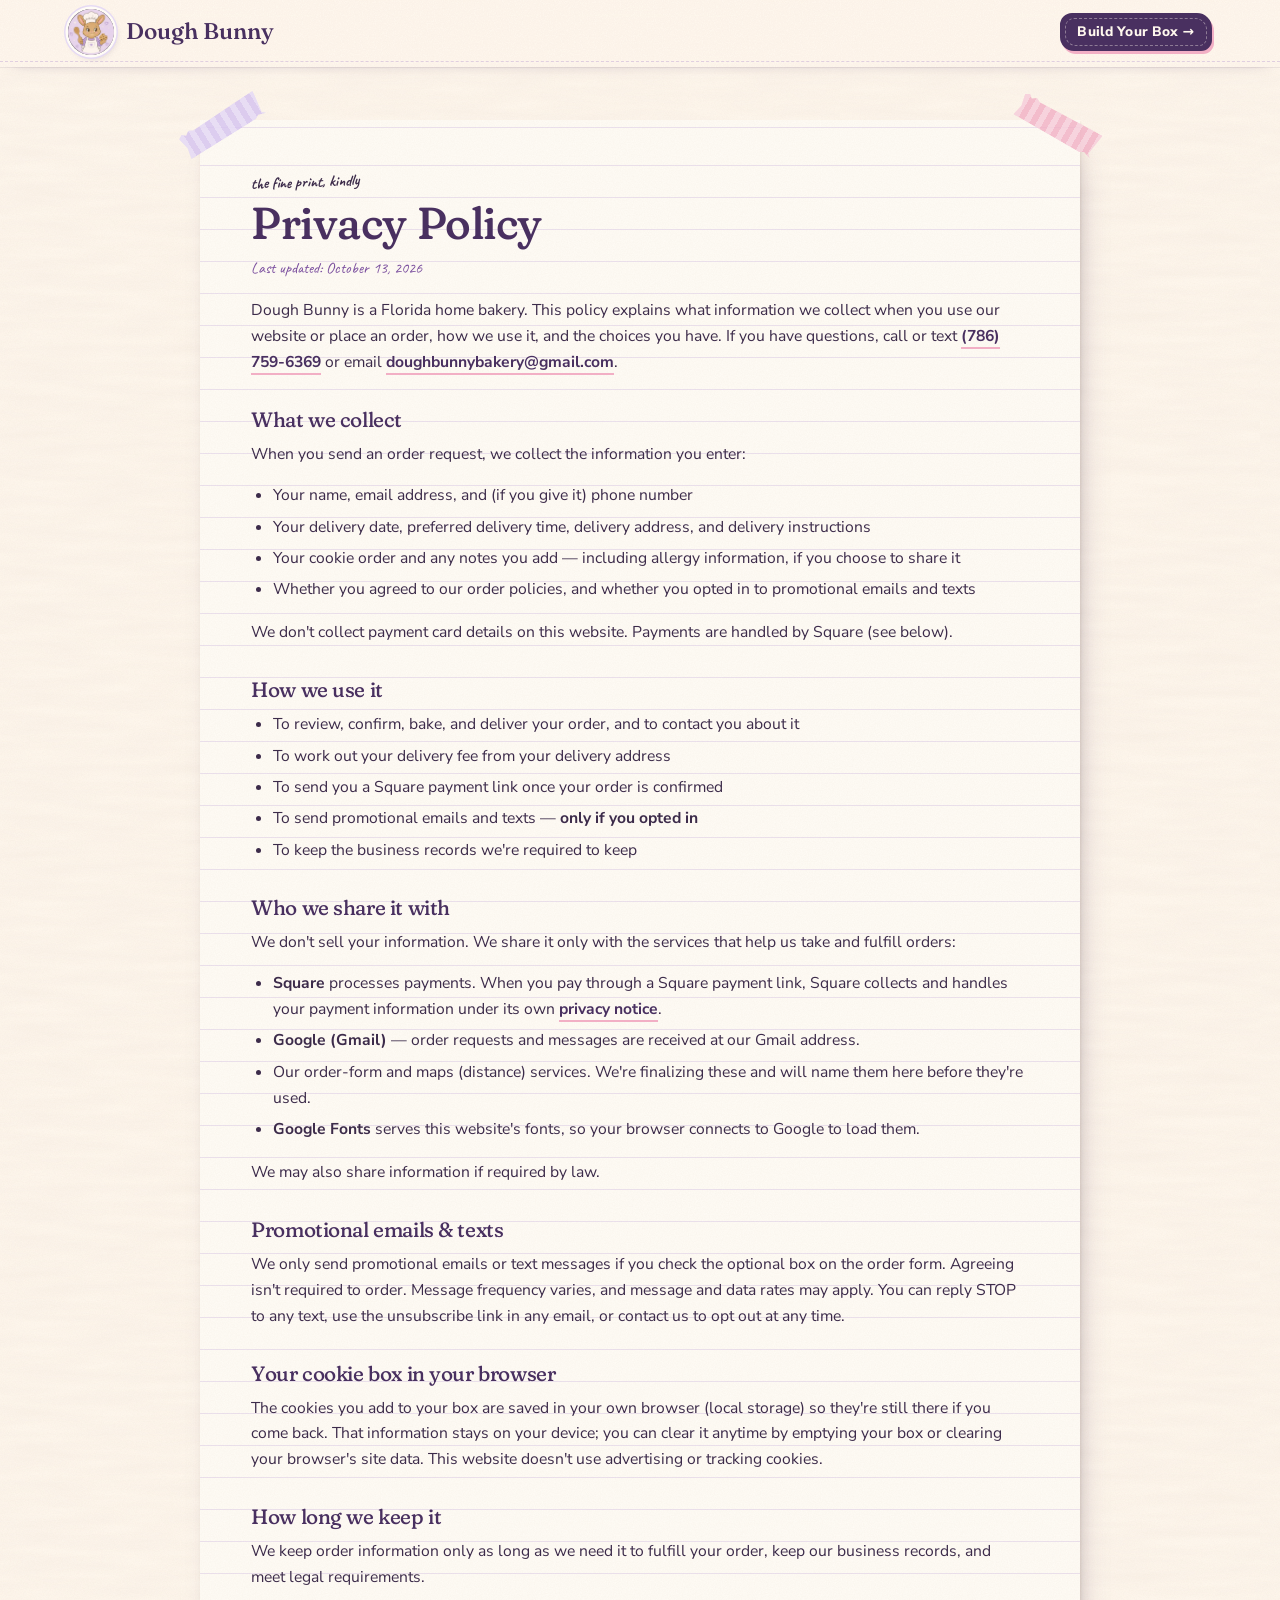
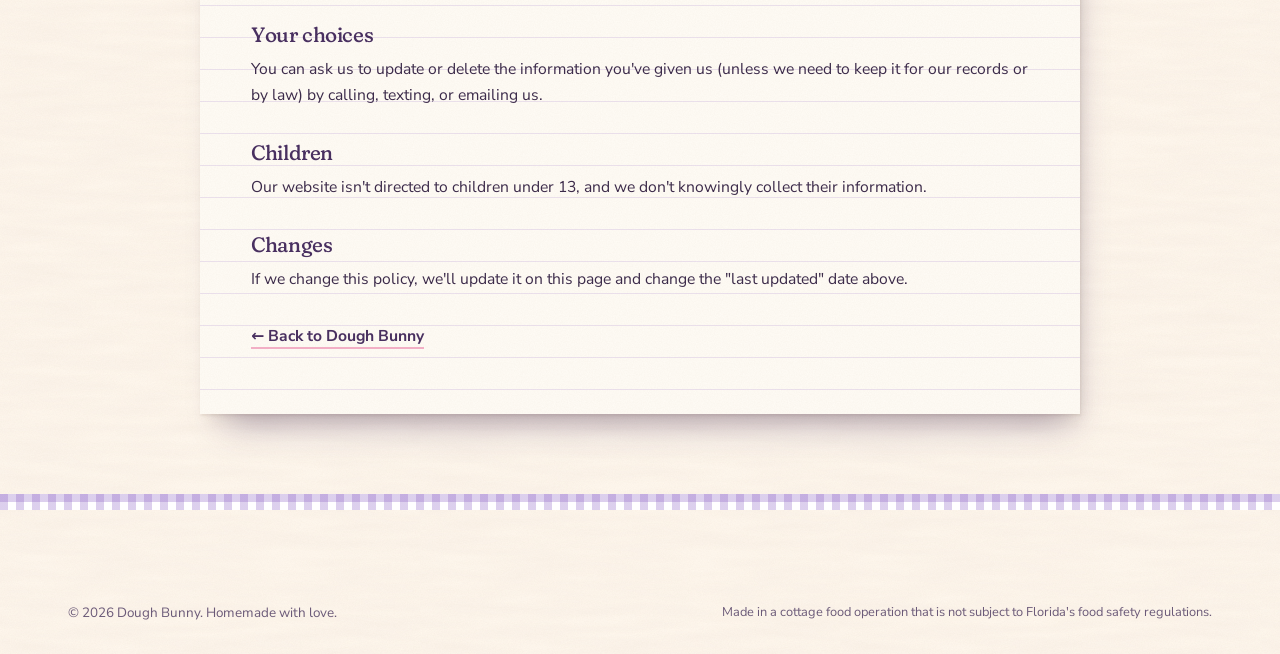
==== privacy.html @ c3fa4bb3 "Apply owner answers: cookbook flavor names, signature bunny cookie, privacy policy - Menu uses the s" ====
<!DOCTYPE html>
<html lang="en">
<head>
<meta charset="UTF-8">
<meta name="viewport" content="width=device-width, initial-scale=1.0">
<title>Privacy Policy — Dough Bunny</title>
<meta name="description" content="How Dough Bunny collects, uses, and protects the information you share when you order cookies.">
<meta name="theme-color" content="#FFF8EE">
<link rel="icon" href="assets/images/favicon-64.png" type="image/png">
<link rel="preconnect" href="https://fonts.googleapis.com">
<link rel="preconnect" href="https://fonts.gstatic.com" crossorigin>
<link href="https://fonts.googleapis.com/css2?family=Caveat:wght@500;600;700&family=Fraunces:ital,opsz,wght,SOFT@0,9..144,300..700,100;1,9..144,300..700,100&family=Nunito+Sans:ital,opsz,wght@0,6..12,400..800;1,6..12,400&display=swap" rel="stylesheet">
<link rel="stylesheet" href="css/style.css">
</head>
<body class="legal-page">

<a class="skip-link" href="#main">Skip to content</a>

<header class="site-header scrolled">
  <div class="container header-inner">
    <a href="index.html" class="brand" aria-label="Dough Bunny home">
      <img src="assets/images/logo.jpg" alt="" class="brand-logo" width="779" height="778">
      <span class="brand-name">Dough Bunny</span>
    </a>
    <a href="index.html#build" class="btn btn-small btn-primary">Build Your Box →</a>
  </div>
</header>

<main id="main" class="legal-main paper">
  <div class="container">
    <article class="policy-card legal-card">
      <span class="tape tape--tl" aria-hidden="true"></span>
      <span class="tape tape--tr tape--pink" aria-hidden="true"></span>
      <p class="hand-label">the fine print, kindly</p>
      <h1>Privacy Policy</h1>
      <p class="legal-updated">Last updated: October 13, 2026</p>

      <p>Dough Bunny is a Florida home bakery. This policy explains what information we collect when you use our website or place an order, how we use it, and the choices you have. If you have questions, call or text <a href="tel:+17867596369">(786) 759-6369</a> or email <a href="mailto:doughbunnybakery@gmail.com">doughbunnybakery@gmail.com</a>.</p>

      <h2>What we collect</h2>
      <p>When you send an order request, we collect the information you enter:</p>
      <ul>
        <li>Your name, email address, and (if you give it) phone number</li>
        <li>Your delivery date, preferred delivery time, delivery address, and delivery instructions</li>
        <li>Your cookie order and any notes you add — including allergy information, if you choose to share it</li>
        <li>Whether you agreed to our order policies, and whether you opted in to promotional emails and texts</li>
      </ul>
      <p>We don't collect payment card details on this website. Payments are handled by Square (see below).</p>

      <h2>How we use it</h2>
      <ul>
        <li>To review, confirm, bake, and deliver your order, and to contact you about it</li>
        <li>To work out your delivery fee from your delivery address</li>
        <li>To send you a Square payment link once your order is confirmed</li>
        <li>To send promotional emails and texts — <strong>only if you opted in</strong></li>
        <li>To keep the business records we're required to keep</li>
      </ul>

      <h2>Who we share it with</h2>
      <p>We don't sell your information. We share it only with the services that help us take and fulfill orders:</p>
      <ul>
        <li><strong>Square</strong> processes payments. When you pay through a Square payment link, Square collects and handles your payment information under its own <a href="https://squareup.com/us/en/legal/general/privacy" rel="noopener">privacy notice</a>.</li>
        <li><strong>Google (Gmail)</strong> — order requests and messages are received at our Gmail address.</li>
        <li>Our order-form and maps (distance) services. We're finalizing these and will name them here before they're used.</li>
        <li><strong>Google Fonts</strong> serves this website's fonts, so your browser connects to Google to load them.</li>
      </ul>
      <p>We may also share information if required by law.</p>

      <h2>Promotional emails &amp; texts</h2>
      <p>We only send promotional emails or text messages if you check the optional box on the order form. Agreeing isn't required to order. Message frequency varies, and message and data rates may apply. You can reply STOP to any text, use the unsubscribe link in any email, or contact us to opt out at any time.</p>

      <h2>Your cookie box in your browser</h2>
      <p>The cookies you add to your box are saved in your own browser (local storage) so they're still there if you come back. That information stays on your device; you can clear it anytime by emptying your box or clearing your browser's site data. This website doesn't use advertising or tracking cookies.</p>

      <h2>How long we keep it</h2>
      <p>We keep order information only as long as we need it to fulfill your order, keep our business records, and meet legal requirements.</p>

      <h2>Your choices</h2>
      <p>You can ask us to update or delete the information you've given us (unless we need to keep it for our records or by law) by calling, texting, or emailing us.</p>

      <h2>Children</h2>
      <p>Our website isn't directed to children under 13, and we don't knowingly collect their information.</p>

      <h2>Changes</h2>
      <p>If we change this policy, we'll update it on this page and change the "last updated" date above.</p>

      <p class="legal-back"><a href="index.html">← Back to Dough Bunny</a></p>
    </article>
  </div>
</main>

<footer class="site-footer paper">
  <div class="container footer-bottom">
    <p>&copy; 2026 Dough Bunny. Homemade with love.</p>
    <p class="legal">Made in a cottage food operation that is not subject to Florida's food safety regulations.</p>
  </div>
</footer>

</body>
</html>
---- css/style.css ----
/* ==========================================================================
   Dough Bunny — "homemade bakery scrapbook"
   Cozy recipe-card / scrapbook look built around the existing logo and
   bunny illustrations. Paper objects are tilted with the `rotate`
   property (per-element via --tilt), reveals use `translate`, so the two
   never fight over `transform`.
   ========================================================================== */

:root {
  /* palette */
  --cream: #FFF8EE;
  --paper: #FFFCF6;
  --kraft: #F6E7CD;
  --plum: #493060;
  --plum-deep: #3A254D;
  --lav: #8C62C4;          /* large text / accents only (4.3:1 on cream) */
  --lav-ink: #7A4E9E;      /* small lavender text (5.8:1 on cream) */
  --lav-soft: #E6DAF4;
  --lav-tint: #F4EEFA;
  --pink: #F2AFC5;
  --pink-deep: #D9829F;   /* icons, borders, decoration */
  --pink-ink: #B04E72;    /* pink text (4.1–4.9:1 on the site's papers) */
  --pink-soft: #FCE7EC;
  --butter: #F6D98B;
  --butter-soft: #FCEFC8;
  --cookie: #A86F4C;
  --cookie-ink: #8B5A3C;   /* small brown text */
  --ink: #3C2B4A;
  --muted: #6B5A78;
  --line: rgba(73, 48, 96, .14);

  /* textures */
  --grain: url("data:image/svg+xml,%3Csvg xmlns='http://www.w3.org/2000/svg' width='220' height='220'%3E%3Cfilter id='n'%3E%3CfeTurbulence type='fractalNoise' baseFrequency='.85' numOctaves='3' stitchTiles='stitch'/%3E%3CfeColorMatrix values='0 0 0 0 .45 0 0 0 0 .32 0 0 0 0 .22 0 0 0 .07 0'/%3E%3C/filter%3E%3Crect width='100%25' height='100%25' filter='url(%23n)'/%3E%3C/svg%3E");
  --fibers: url("data:image/svg+xml,%3Csvg xmlns='http://www.w3.org/2000/svg' width='420' height='420'%3E%3Cfilter id='f'%3E%3CfeTurbulence type='fractalNoise' baseFrequency='.012 .09' numOctaves='2' seed='3'/%3E%3CfeColorMatrix values='0 0 0 0 .55 0 0 0 0 .42 0 0 0 0 .3 0 0 0 .09 -.02'/%3E%3C/filter%3E%3Crect width='100%25' height='100%25' filter='url(%23f)'/%3E%3C/svg%3E");
  --speckles: radial-gradient(circle at 20% 30%, rgba(168,111,76,.10) 0 1px, transparent 1.5px),
              radial-gradient(circle at 70% 80%, rgba(168,111,76,.08) 0 1px, transparent 1.5px);
  --gingham:
    linear-gradient(90deg, rgba(140, 98, 196, .085) 50%, transparent 0),
    linear-gradient(rgba(140, 98, 196, .085) 50%, transparent 0);
  --gingham-strong:
    linear-gradient(90deg, rgba(140, 98, 196, .3) 50%, transparent 0),
    linear-gradient(rgba(140, 98, 196, .3) 50%, transparent 0);
  --lined: repeating-linear-gradient(180deg, transparent 0 31px, rgba(140, 98, 196, .17) 31px 32px);
  --strike: url("data:image/svg+xml,%3Csvg xmlns='http://www.w3.org/2000/svg' viewBox='0 0 200 12' preserveAspectRatio='none'%3E%3Cpath d='M2 7 C 40 3, 80 9, 120 5 S 180 4, 198 6' fill='none' stroke='%23C9607F' stroke-width='2.6' stroke-linecap='round'/%3E%3C/svg%3E");

  /* shadows: paper resting on a table, slightly off-axis */
  --shadow-paper: 1px 1px 1px rgba(80, 50, 30, .07), 2px 3px 5px rgba(80, 50, 30, .06), 4px 14px 22px -14px rgba(73, 48, 96, .35);
  --shadow-lift: 1px 2px 2px rgba(80, 50, 30, .07), 4px 10px 14px -4px rgba(80, 50, 30, .1), 8px 26px 34px -18px rgba(73, 48, 96, .4);

  --font-display: 'Fraunces', 'Iowan Old Style', Georgia, serif;
  --font-body: 'Nunito Sans', system-ui, -apple-system, 'Segoe UI', sans-serif;
  --font-hand: 'Caveat', 'Bradley Hand', 'Segoe Print', cursive;
  --ease: cubic-bezier(.2, .7, .2, 1);
  --torn: polygon(0% 100%, 0.0% 38%, 1.5% 56%, 2.8% 49%, 4.8% 23%, 7.0% 22%, 9.1% 24%, 10.4% 43%, 13.3% 27%, 14.9% 55%, 18.0% 52%, 20.0% 74%, 21.3% 67%, 23.1% 28%, 24.5% 37%, 27.4% 30%, 29.7% 55%, 31.7% 50%, 33.0% 23%, 34.6% 57%, 36.7% 37%, 39.0% 45%, 40.8% 64%, 43.4% 33%, 45.8% 49%, 48.7% 60%, 50.5% 74%, 52.0% 43%, 54.7% 28%, 56.8% 22%, 59.4% 62%, 61.7% 68%, 63.6% 58%, 65.9% 52%, 68.1% 66%, 71.1% 46%, 73.7% 23%, 76.3% 56%, 79.5% 65%, 81.2% 41%, 83.8% 21%, 85.9% 29%, 87.3% 23%, 90.1% 27%, 91.8% 42%, 94.7% 24%, 96.8% 50%, 99.8% 65%, 100% 45%, 100% 100%);
}

*, *::before, *::after { box-sizing: border-box; }
html { scroll-behavior: smooth; scroll-padding-top: 86px; }

body {
  margin: 0;
  font-family: var(--font-body);
  font-size: 1.0625rem;
  line-height: 1.65;
  color: var(--ink);
  background-color: var(--cream);
  background-image: var(--grain), var(--fibers);
  -webkit-font-smoothing: antialiased;
  overflow-x: hidden;
  overflow-x: clip;
}
body.nav-open { overflow: hidden; }

img, svg { max-width: 100%; display: block; }
img { height: auto; }
a { color: inherit; text-decoration: none; }
p { margin: 0 0 1em; }
ul, ol { margin: 0; padding: 0; list-style: none; }
button { font: inherit; }
::selection { background: var(--pink); color: var(--plum-deep); }
:focus-visible { outline: 3px solid var(--lav); outline-offset: 3px; border-radius: 6px; }

.sr-only { position: absolute; width: 1px; height: 1px; overflow: hidden; clip: rect(0 0 0 0); white-space: nowrap; }
.skip-link {
  position: absolute; left: 16px; top: -60px; z-index: 300;
  background: var(--plum); color: var(--cream); padding: 10px 18px; border-radius: 10px;
  transition: top .2s;
}
.skip-link:focus { top: 12px; }

.container { width: 100%; max-width: 1200px; margin: 0 auto; padding: 0 28px; }

/* ---------- Type ---------- */
h1, h2, h3, h4 {
  font-family: var(--font-display);
  font-optical-sizing: auto;
  font-variation-settings: 'SOFT' 100;
  color: var(--plum);
  margin: 0 0 .5em;
  line-height: 1.08;
  font-weight: 500;
  letter-spacing: -.01em;
}
h2 { font-size: clamp(2rem, 4vw, 3.2rem); font-weight: 450; letter-spacing: -.02em; }
h3 { font-size: 1.35rem; }

.script-accent {
  font-family: var(--font-hand);
  font-weight: 700;
  font-size: 1.22em;
  line-height: .9;
  color: var(--lav);
  letter-spacing: 0;
  display: inline-block;
  rotate: -2deg;
}

.hand-label {
  display: inline-flex; align-items: center; gap: .4em;
  font-family: var(--font-hand); font-size: 1.6rem; font-weight: 700; line-height: 1.1;
  color: var(--lav-ink);
  margin: 0 0 .5em;
  rotate: -2deg;
}
.hand-label .doodle { width: 18px; height: 18px; color: var(--butter); filter: drop-shadow(0 0 0 var(--cookie)); }

.card-hand { font-family: var(--font-hand); font-size: 1.4rem; font-weight: 700; line-height: 1.1; color: var(--pink-ink); margin: 0 0 .35em; }

.section-head { max-width: 680px; margin: 0 auto clamp(40px, 5vw, 60px); text-align: center; }
.section-lede { color: var(--muted); font-size: 1.1rem; max-width: 580px; margin: 0 auto; }
.section-lede em { font-style: normal; font-weight: 700; color: var(--plum); }
.lead { font-family: var(--font-display); font-size: 1.3rem; line-height: 1.45; color: var(--plum); }

/* ---------- Buttons (sticker-like, slightly imperfect) ---------- */
.btn {
  --bg: var(--plum); --fg: var(--cream); --edge: var(--plum); --pop: var(--pink);
  position: relative;
  display: inline-flex; align-items: center; justify-content: center; gap: .5em;
  padding: .95em 1.7em;
  border-radius: 12px 15px 11px 14px;
  font: 800 .95rem/1 var(--font-body); letter-spacing: .01em;
  background: var(--bg); color: var(--fg);
  border: 2px solid var(--edge);
  box-shadow: 3px 4px 0 var(--pop);
  cursor: pointer;
  white-space: nowrap;
  transition: translate .25s var(--ease), box-shadow .25s var(--ease), background .2s, color .2s, rotate .3s var(--ease);
}
.btn::before {
  content: ''; position: absolute; inset: 3px; border-radius: 9px 12px 8px 11px;
  border: 1.5px dashed rgba(255, 248, 238, .38); pointer-events: none;
}
.btn svg { width: 15px; height: 15px; color: var(--pink); flex-shrink: 0; }
.btn:hover { translate: -1px -2px; box-shadow: 5px 6px 0 var(--pop); rotate: -1deg; }
.btn:active { translate: 2px 2px; box-shadow: 1px 1px 0 var(--pop); }
.btn-arrow { transition: translate .3s var(--ease); }
.btn:hover .btn-arrow { translate: 4px 0; }
.btn-cream { --bg: var(--paper); --fg: var(--plum); --edge: var(--plum); --pop: var(--lav-soft); }
.btn-cream::before { border-color: var(--lav-soft); }
.btn-cream svg { color: var(--pink-deep); }
.btn-small { padding: .72em 1.15em; font-size: .86rem; box-shadow: 2px 3px 0 var(--pop); }
.btn-block { width: 100%; }

/* "Add a little love" toggles into a pink sticker once in the box */
.add-love { --bg: var(--paper); --fg: var(--plum); --edge: var(--plum); --pop: var(--pink); }
.add-love::before { border-color: var(--lav-soft); }
.add-love svg { color: var(--pink-deep); }
@keyframes pop { 0% { scale: .4; } 60% { scale: 1.35; } 100% { scale: 1; } }

/* ---------- Paper-object kit ---------- */
.tape {
  --rot: -4deg;
  position: absolute; z-index: 3; width: 88px; height: 26px;
  background:
    repeating-linear-gradient(90deg, rgba(255,255,255,.34) 0 6px, transparent 6px 12px),
    rgba(214, 196, 240, .82);
  box-shadow: 0 1px 2px rgba(73, 48, 96, .14);
  clip-path: polygon(0 10%, 5% 0, 9% 12%, 14% 0, 19% 9%, 100% 0, 96% 88%, 100% 100%, 91% 90%, 86% 100%, 0 100%, 3% 55%);
  transform: translateX(-50%) rotate(var(--rot));
  pointer-events: none;
}
.tape--pink { background: repeating-linear-gradient(90deg, rgba(255,255,255,.34) 0 6px, transparent 6px 12px), rgba(242, 175, 197, .8); }
.tape--butter { background: repeating-linear-gradient(45deg, rgba(255,255,255,.3) 0 5px, transparent 5px 10px), rgba(246, 217, 139, .85); }
.tape--top { top: -13px; left: 50%; }
.tape--tl { top: -8px; left: -22px; --rot: -32deg; transform: rotate(var(--rot)); }
.tape--tr { top: -8px; right: -22px; left: auto; --rot: 30deg; transform: rotate(var(--rot)); }
.tape--br { bottom: -6px; right: -22px; left: auto; top: auto; --rot: -28deg; transform: rotate(var(--rot)); }
.recipe-tile:nth-child(3n) .tape--top, .love-note:nth-child(2) .tape { --rot: 5deg; }
.recipe-tile:nth-child(4n+1) .tape--top { --rot: -7deg; }

.label-chip {
  display: inline-block;
  font: 800 .7rem/1 var(--font-body); letter-spacing: .12em; text-transform: uppercase;
  color: var(--plum); background: var(--lav-soft);
  padding: 6px 10px 5px; border-radius: 4px;
  border: 1.5px dashed rgba(73, 48, 96, .35);
}
.label-chip--butter { background: var(--butter); }
.label-chip--pink { background: var(--pink-soft); }

.stamp { color: var(--pink-deep); opacity: .85; mix-blend-mode: multiply; }

/* tilt / reveal / tape-settle */
.reveal, .polaroid, .tag, .kraft-tag { rotate: var(--tilt, 0deg); }
.reveal {
  opacity: 0; translate: 0 26px;
  transition: opacity .9s var(--ease), translate .9s var(--ease), rotate .9s var(--ease), box-shadow .4s var(--ease);
}
.reveal:not(.in-view) { rotate: calc(var(--tilt, 0deg) + 2deg); }
.reveal.in-view { opacity: 1; translate: 0 0; }
.reveal .tape { opacity: 0; scale: 1.25; transition: opacity .4s ease .45s, scale .5s var(--ease) .45s; }
.reveal.in-view .tape { opacity: 1; scale: 1; }

.fade-up { animation: fadeUp 1s var(--ease) both; animation-delay: var(--d, 0s); }
@keyframes fadeUp { from { opacity: 0; translate: 0 22px; } to { opacity: 1; translate: 0 0; } }

/* ---------- Section surfaces ("pages" of the scrapbook) ---------- */
.torn-top { position: relative; }
main > section, .site-footer { overflow-x: clip; }
.torn-top::before {
  content: ''; position: absolute; left: 0; right: 0; top: -21px; height: 22px; z-index: 2;
  background: inherit; background-position: 0 0;
  clip-path: var(--torn);
  pointer-events: none;
}
.paper { background-color: var(--cream); background-image: var(--grain), var(--fibers); }
.gingham-soft {
  background-color: var(--lav-tint);
  background-image: var(--grain), var(--gingham);
  background-size: 220px 220px, 34px 34px, 34px 34px;
}
.pink-paper { background-color: var(--pink-soft); background-image: var(--grain), var(--fibers); }
.notebook {
  background-color: #FDF3DF;
  background-image: var(--grain), radial-gradient(rgba(168, 111, 76, .2) 1.1px, transparent 1.4px);
  background-size: 220px 220px, 26px 26px;
}

/* ==========================================================================
   HEADER
   ========================================================================== */
.site-header { position: fixed; inset: 0 0 auto; z-index: 100; transition: background .35s, box-shadow .35s; }
.site-header.scrolled {
  background: rgba(255, 248, 238, .92) var(--grain);
  backdrop-filter: blur(10px); -webkit-backdrop-filter: blur(10px);
  box-shadow: 0 1px 0 rgba(73, 48, 96, .08), 0 8px 16px -14px rgba(73, 48, 96, .4);
}
.site-header.scrolled::after {
  content: ''; position: absolute; left: 0; right: 0; bottom: 5px;
  border-bottom: 1.5px dashed rgba(140, 98, 196, .25);
}
.header-inner { display: flex; align-items: center; justify-content: space-between; padding-top: 16px; padding-bottom: 16px; transition: padding .35s; }
.scrolled .header-inner { padding-top: 9px; padding-bottom: 12px; }

.brand { display: flex; align-items: center; gap: 12px; position: relative; z-index: 2; }
.brand-logo { width: 46px; height: 46px; border-radius: 50%; object-fit: cover; box-shadow: 0 0 0 2.5px var(--paper), 0 0 0 4px var(--lav-soft), 2px 3px 6px rgba(73,48,96,.2); transition: rotate .5s var(--ease); }
.brand:hover .brand-logo { rotate: -12deg; }
.brand-name { font-family: var(--font-display); font-size: 1.42rem; font-weight: 550; color: var(--plum); }

.main-nav { display: flex; align-items: center; gap: 30px; }
.main-nav a { position: relative; font-size: .95rem; font-weight: 700; color: var(--plum); padding: 6px 0; }
.main-nav a:not(.nav-cta)::after {
  content: ''; position: absolute; left: -2px; right: -2px; bottom: -3px; height: 7px;
  background: url("data:image/svg+xml,%3Csvg xmlns='http://www.w3.org/2000/svg' viewBox='0 0 100 8' preserveAspectRatio='none'%3E%3Cpath d='M2 5 C 20 1, 40 7, 60 4 S 90 2, 98 5' fill='none' stroke='%23F2AFC5' stroke-width='2.6' stroke-linecap='round'/%3E%3C/svg%3E") no-repeat center / 100% 100%;
  clip-path: inset(0 100% 0 0); transition: clip-path .45s var(--ease);
}
.main-nav a:not(.nav-cta):hover::after { clip-path: inset(0 0 0 0); }

/* bakery sticker CTA */
.main-nav .nav-cta {
  display: inline-flex; align-items: center; gap: 7px;
  padding: 10px 18px 10px 16px;
  background: var(--plum); color: var(--cream);
  border-radius: 10px 13px 9px 12px;
  box-shadow: 2px 3px 0 var(--pink);
  rotate: -3deg;
  transition: rotate .3s var(--ease), translate .3s var(--ease), box-shadow .3s var(--ease);
}
.main-nav .nav-cta::before { content: ''; position: absolute; inset: 3px; border-radius: 7px 10px 6px 9px; border: 1.5px dashed rgba(255, 248, 238, .4); }
.main-nav .nav-cta svg { width: 14px; height: 14px; color: var(--pink); }
.main-nav .nav-cta:hover { rotate: 0deg; translate: 0 -1px; box-shadow: 3px 5px 0 var(--pink); }

.nav-toggle {
  display: none; position: relative; z-index: 2;
  width: 48px; height: 48px; border-radius: 12px 14px 11px 13px;
  border: 2px solid var(--plum); background: var(--paper); cursor: pointer;
  box-shadow: 2px 3px 0 var(--pink);
}
.nav-toggle span { position: absolute; left: 12px; right: 12px; height: 2.4px; border-radius: 2px; background: var(--plum); transition: transform .35s var(--ease), top .35s var(--ease); }
.nav-toggle span:nth-child(1) { top: 17px; }
.nav-toggle span:nth-child(2) { top: 25px; right: 16px; }
.nav-toggle[aria-expanded="true"] span:nth-child(1) { top: 21px; transform: rotate(45deg); }
.nav-toggle[aria-expanded="true"] span:nth-child(2) { top: 21px; right: 12px; transform: rotate(-45deg); }

/* ==========================================================================
   HERO
   ========================================================================== */
.hero { position: relative; padding: 128px 0 110px; overflow: hidden; overflow: clip; }
.hero::after { /* warm glow behind the collage */
  content: ''; position: absolute; right: -10%; top: 5%; width: 60%; height: 90%; pointer-events: none;
  background: radial-gradient(closest-side, rgba(246, 217, 139, .28), rgba(242, 175, 197, .12) 60%, transparent);
}
.hero-inner { position: relative; z-index: 1; display: grid; grid-template-columns: 1fr 1fr; gap: clamp(40px, 5vw, 80px); align-items: center; }

.hero h1 { margin-bottom: .6em; }
.h1-serif { display: block; font-size: clamp(2.6rem, 5.2vw, 4.4rem); font-weight: 450; letter-spacing: -.03em; line-height: 1; }
.h1-script {
  position: relative; display: inline-block;
  font-family: var(--font-hand); font-weight: 700; letter-spacing: 0;
  font-size: clamp(3.4rem, 7vw, 6rem); line-height: 1; color: var(--lav);
  rotate: -3deg; margin: .02em 0 0 .1em;
}
.scribble-underline {
  position: absolute; left: 2%; right: 0; bottom: -.16em; width: 98%; height: .24em; overflow: visible;
  fill: none; stroke: var(--pink); stroke-width: 5; stroke-linecap: round;
  stroke-dasharray: 360; stroke-dashoffset: 360;
  animation: draw 1.4s var(--ease) .9s forwards;
}
@keyframes draw { to { stroke-dashoffset: 0; } }

.hero-lede { font-size: 1.14rem; color: var(--muted); max-width: 520px; margin-bottom: 2em; }
.hero-actions { display: flex; flex-wrap: wrap; gap: 16px; margin-bottom: 2.2em; }

.hero-ephemera { display: flex; align-items: center; gap: 22px; }
.stamp--hero { width: 108px; height: 108px; flex-shrink: 0; rotate: -12deg; }
.hero-promises { display: grid; gap: 2px; }
.hero-promises li { display: flex; align-items: center; gap: 8px; font-family: var(--font-hand); font-size: 1.45rem; font-weight: 600; color: var(--plum); line-height: 1.15; }
.hero-promises svg { width: 20px; height: 20px; color: var(--lav); flex-shrink: 0; }

/* collage */
.hero-collage { position: relative; aspect-ratio: 1; width: 100%; max-width: 540px; justify-self: center; }
.hero-plate {
  position: absolute; inset: 7%;
  border-radius: 50%;
  background-color: #fff;
  background-image: var(--gingham-strong);
  background-size: 26px 26px;
  box-shadow: 2px 4px 2px rgba(80,50,30,.06), 10px 30px 50px -24px rgba(73, 48, 96, .5);
  display: grid; place-items: center;
}
.hero-plate::before { content: ''; position: absolute; inset: 7%; border-radius: 50%; background: var(--paper); box-shadow: 0 0 0 6px rgba(255,255,255,.9), inset 0 0 0 10px var(--lav-tint); }
.hero-plate::after { content: ''; position: absolute; inset: calc(7% + 18px); border-radius: 50%; border: 2px dashed var(--lav-soft); }
.hero-logo { position: relative; z-index: 1; width: 82%; height: auto; filter: drop-shadow(0 12px 18px rgba(73, 48, 96, .16)); animation: bob 8s ease-in-out infinite; }
@keyframes bob { 0%, 100% { translate: 0 0; rotate: -1.5deg; } 50% { translate: 0 -7px; rotate: 1deg; } }

.c-bow { position: absolute; z-index: 4; width: 17%; left: 11%; top: 11%; rotate: -34deg; filter: drop-shadow(1px 4px 4px rgba(73, 48, 96, .22)); }
.c-item { position: absolute; z-index: 3; filter: drop-shadow(2px 6px 6px rgba(80, 50, 30, .2)); }
.c-rollingpin { width: 34%; left: -6%; bottom: 3%; rotate: -16deg; }
.c-spoon { width: 15%; right: 7%; top: 5%; rotate: 32deg; }
.c-butter { width: 21%; right: 3%; bottom: -1%; rotate: 7deg; }
.float-cookie { position: absolute; z-index: 3; }
.float-cookie svg { width: 100%; height: auto; }
.c-cookie-1 { width: 24%; right: -9%; top: 28%; animation: floaty 9s ease-in-out infinite; }
.c-cookie-2 { width: 15%; left: -1%; top: 17%; animation: floaty 10s ease-in-out -4s infinite; }
@keyframes floaty { 0%, 100% { translate: 0 0; rotate: 0deg; } 50% { translate: 0 -10px; rotate: 10deg; } }
.c-flour { position: absolute; z-index: 2; width: 26%; height: 18%; left: 16%; bottom: 10%; opacity: .95; }
.c-doodle { position: absolute; z-index: 2; }
.c-flower { width: 36px; height: 36px; color: var(--lav); right: 20%; top: 5%; rotate: 12deg; }
.c-heart { width: 28px; height: 28px; color: var(--pink-deep); left: 26%; top: 3%; rotate: -14deg; }
.c-star-1 { width: 22px; height: 22px; color: var(--butter); right: 4%; top: 22%; animation: twinkle 4s ease-in-out infinite; }
.c-star-2 { width: 16px; height: 16px; color: var(--lav); left: 44%; bottom: -2%; animation: twinkle 5s ease-in-out -2s infinite; }
@keyframes twinkle { 0%, 100% { opacity: .5; scale: .85; } 50% { opacity: 1; scale: 1.1; } }
.c-paw { position: absolute; z-index: 3; width: 9%; left: 36%; bottom: -5%; rotate: -24deg; opacity: .9; }

.c-card {
  position: absolute; z-index: 4; left: -16%; top: 45%; width: 150px;
  display: grid; gap: 1px;
  background: var(--lined), var(--paper); background-position: 0 6px;
  padding: 12px 14px 10px;
  box-shadow: var(--shadow-paper);
  border-top: 5px solid var(--pink);
  rotate: -7deg;
}
.c-card::before { content: ''; position: absolute; top: -12px; left: 50%; width: 54px; height: 18px; translate: -50% 0; rotate: 4deg; background: rgba(246, 217, 139, .85); }
.c-card-label { font: 800 .6rem/1.2 var(--font-body); letter-spacing: .14em; text-transform: uppercase; color: var(--cookie-ink); }
.c-card-name { font-family: var(--font-display); font-weight: 600; font-size: 1.02rem; color: var(--plum); line-height: 1.15; }
.c-card-note { font-family: var(--font-hand); font-size: 1.2rem; font-weight: 700; color: var(--pink-ink); line-height: 1; }

.c-note { position: absolute; z-index: 4; margin: 0; font-family: var(--font-hand); font-weight: 700; line-height: 1.02; color: var(--lav-ink); }
.c-note--kitchen { left: -15%; top: -3%; font-size: 1.65rem; rotate: -8deg; }
.c-note--kitchen .c-arrow { width: 70px; height: 46px; margin: 2px 0 0 76px; }
.c-note--oven { right: -14%; top: 56%; font-size: 1.45rem; rotate: 6deg; text-align: right; }
.c-arrow { color: var(--lav); }
.c-arrow--flip { width: 58px; height: 38px; margin: 0 0 2px auto; scale: -1 -1; }

/* ==========================================================================
   WHAT'S BAKING
   ========================================================================== */
.baking { padding: clamp(70px, 9vw, 110px) 0; }
.baking-grid { display: grid; grid-template-columns: .9fr 1.2fr; gap: clamp(28px, 4vw, 56px); align-items: center; }
.baking-intro h2 { font-size: clamp(1.9rem, 3.4vw, 2.7rem); }
.baking-intro > p:not(.hand-label):not(.hand-note) { color: var(--muted); }
.hand-note { display: flex; align-items: flex-end; gap: 8px; font-family: var(--font-hand); font-size: 1.55rem; font-weight: 700; color: var(--pink-ink); margin: 1.2em 0 0; rotate: -3deg; }
.hand-note-arrow { width: 64px; height: 42px; color: var(--pink-deep); rotate: -30deg; translate: 0 -8px; }

.spotlight {
  position: relative;
  display: grid; grid-template-columns: 44% 1fr; gap: 24px; align-items: center;
  background: var(--paper); background-image: var(--grain);
  padding: 30px 30px 30px 26px;
  border-radius: 4px;
  box-shadow: var(--shadow-lift);
}
.spotlight::after { content: ''; position: absolute; inset: 9px; border: 1.5px dashed var(--lav-soft); border-radius: 2px; pointer-events: none; }
.spotlight-art { position: relative; aspect-ratio: 1; }
.spotlight-art::before, .tile-art::before {
  content: ''; position: absolute; inset: 5%; border-radius: 50%;
  background-color: #fff; background-image: var(--gingham-strong); background-size: 16px 16px;
  box-shadow: 0 0 0 5px #fff, 1px 3px 8px rgba(80, 50, 30, .15);
}
.spotlight-art svg, .tile-art svg { position: relative; width: 100%; height: auto; transition: rotate .9s var(--ease), scale .9s var(--ease); }
.spotlight:hover .spotlight-art svg { rotate: 20deg; scale: 1.04; }
.spotlight-body { position: relative; z-index: 1; }
.spotlight-body h3 { font-size: 1.9rem; margin: .45em 0 .1em; }
.spotlight-body p:not(.card-hand) { color: var(--muted); font-size: .98rem; }


/* ==========================================================================
   COOKIES (recipe tiles)
   ========================================================================== */
.menu { padding: clamp(80px, 10vw, 120px) 0; }
.cookie-grid { display: grid; grid-template-columns: repeat(4, minmax(0, 1fr)); gap: 36px 26px; }

.recipe-tile {
  position: relative; display: flex; flex-direction: column;
  background: var(--paper); background-image: var(--grain);
  padding: 22px 22px 22px;
  border-radius: 3px;
  border-top: 7px solid var(--lav-soft);
  box-shadow: var(--shadow-paper);
}
.recipe-tile:nth-child(3n+2) { border-top-color: var(--pink); }
.recipe-tile:nth-child(3n) { border-top-color: var(--butter); }
.recipe-tile.in-view:hover, .mix-note.in-view:hover, .spotlight.in-view:hover { rotate: 0deg; translate: 0 -6px; box-shadow: var(--shadow-lift); }
.recipe-tile .label-chip { position: absolute; top: 18px; right: -8px; z-index: 2; rotate: 6deg; box-shadow: 1px 2px 3px rgba(80,50,30,.15); }

.tile-art { position: relative; width: 70%; aspect-ratio: 1; margin: 8px auto 18px; }
.recipe-tile:hover .tile-art svg { rotate: 22deg; scale: 1.05; }

.recipe-tile h3 { font-size: 1.22rem; font-weight: 650; text-transform: uppercase; letter-spacing: .06em; margin-bottom: .2em; line-height: 1.2; }
.tile-notes { font-size: .7rem; font-weight: 800; letter-spacing: .1em; text-transform: uppercase; color: var(--cookie-ink); margin-bottom: .35em; }
.tile-allergens { position: relative; margin: 0 0 14px; padding-left: 16px; font-size: .78rem; color: var(--muted); }
.tile-allergens::before { content: ''; position: absolute; left: 0; top: .45em; width: 9px; height: 9px; border-radius: 50%; border: 2px solid var(--pink-deep); }
.tile-desc {
  font-size: .92rem; line-height: 1.6; color: var(--muted); margin-bottom: 12px;
  background: var(--lined); background-size: 100% 1.6em; background-position: 0 1.5em;
  line-height: 1.6em;
}
.tile-foot { display: grid; gap: 12px; margin-top: auto; padding-top: 12px; border-top: 1.5px dashed var(--line); }
.price { margin: 0; font-family: var(--font-display); font-size: 1.3rem; font-weight: 550; color: var(--plum); }
.price small { font-family: var(--font-body); font-size: .8rem; font-weight: 600; color: var(--muted); margin-left: 4px; }
.tile-foot .add-love, .tile-foot .stepper { width: 100%; }

.mix-note {
  position: relative; display: flex; flex-direction: column; align-items: center; justify-content: center; text-align: center;
  background: linear-gradient(180deg, #FDF0C4, var(--butter-soft)); background-image: var(--grain), linear-gradient(180deg, #FDF0C4, #FBE7A9);
  padding: 34px 24px 28px;
  box-shadow: var(--shadow-paper);
}
.mix-note img { width: 120px; margin-bottom: 10px; transition: rotate .6s var(--ease); }
.mix-note:hover img { rotate: -8deg; }
.mix-note h3 { font-family: var(--font-hand); font-size: 2.3rem; font-weight: 700; line-height: 1; }
.mix-note p { color: var(--ink); font-size: .95rem; margin-bottom: 1.2em; }

.menu-footnotes { display: grid; justify-items: center; gap: 26px; margin-top: 46px; }
.price-note { font-family: var(--font-hand); font-size: 1.4rem; font-weight: 600; color: var(--lav-ink); margin: 0; rotate: -1.5deg; }
.cottage-notice {
  position: relative; max-width: 820px; padding: 24px 28px 20px;
  background: var(--paper); background-image: var(--grain);
  box-shadow: var(--shadow-paper);
  font-size: .9rem; color: var(--muted);
  rotate: .5deg;
}
.cottage-notice strong { display: block; color: var(--plum); font-size: .76rem; letter-spacing: .14em; text-transform: uppercase; margin-bottom: 6px; }
.cottage-notice p { margin: 0; }

/* ==========================================================================
   MADE BY HAND
   ========================================================================== */
.recipe { padding: clamp(80px, 10vw, 120px) 0 clamp(90px, 11vw, 130px); }
.recipe-grid { display: grid; grid-template-columns: 1fr 300px; gap: 44px; align-items: start; max-width: 1060px; margin: 0 auto; }

.recipe-card {
  position: relative;
  background-color: var(--paper);
  background-image: var(--lined), var(--grain);
  background-position: 0 124px, 0 0;
  padding: 0 clamp(24px, 4vw, 48px) clamp(28px, 4vw, 42px) clamp(44px, 6vw, 72px);
  border-radius: 3px;
  box-shadow: var(--shadow-lift);
}
.recipe-card::before { /* red-pink margin line of an index card */
  content: ''; position: absolute; top: 0; bottom: 0; left: clamp(28px, 4vw, 48px); border-left: 2px solid rgba(242, 175, 197, .9);
}
.recipe-card::after { /* punched holes */
  content: ''; position: absolute; left: 10px; top: 30%; width: 11px; height: 11px; border-radius: 50%;
  background: var(--pink-soft); box-shadow: inset 1px 1px 2px rgba(80,50,30,.25), 0 90px 0 0 var(--pink-soft), inset 0 0 0 0 transparent;
}
.recipe-card-top { display: flex; align-items: baseline; gap: 10px; flex-wrap: wrap; padding: 30px 0 10px; margin-bottom: 18px; border-bottom: 2px solid var(--pink); }
.recipe-card-top span { font-size: .72rem; font-weight: 800; letter-spacing: .16em; text-transform: uppercase; color: var(--muted); }
.recipe-card-top strong { font-family: var(--font-hand); font-size: 2.1rem; line-height: 1; color: var(--lav); }
.recipe-card-top .recipe-serves { margin-left: auto; font-family: var(--font-hand); font-size: 1.25rem; font-weight: 600; letter-spacing: 0; text-transform: none; color: var(--cookie-ink); }
.recipe-card h3 { font-size: clamp(1.55rem, 2.6vw, 2.05rem); margin-bottom: .6em; }
.recipe-card h4 { font-family: var(--font-body); font-size: .74rem; font-weight: 800; letter-spacing: .18em; text-transform: uppercase; color: var(--lav-ink); margin-bottom: .6em; }
.recipe-cols { display: grid; grid-template-columns: 1fr 1fr; gap: 36px; }
.recipe-list li, .recipe-steps li { font-family: var(--font-hand); font-size: 1.5rem; font-weight: 600; line-height: 1.1; color: var(--ink); }
.recipe-list li { display: flex; align-items: center; gap: 12px; min-height: 36px; margin-bottom: 7px; }
.recipe-list img { width: 34px; height: 34px; object-fit: contain; flex-shrink: 0; transition: rotate .5s var(--ease), scale .5s var(--ease); }
.recipe-list li:hover img { rotate: -12deg; scale: 1.15; }
.recipe-love { color: var(--lav) !important; }
.recipe-love svg { width: 28px; height: 28px; margin: 0 3px; color: var(--pink-deep); }
.recipe-steps { counter-reset: step; }
.recipe-steps li { counter-increment: step; position: relative; padding-left: 34px; margin-bottom: 9px; }
.recipe-steps li::before {
  content: counter(step); position: absolute; left: 0; top: 2px; width: 24px; height: 24px;
  display: grid; place-items: center; border-radius: 50%;
  border: 1.8px solid var(--pink-deep); color: var(--plum); font: 800 .78rem var(--font-body);
  rotate: -8deg;
}
.recipe-margin-note {
  position: absolute; right: 22px; bottom: -34px; margin: 0;
  font-family: var(--font-hand); font-size: 1.4rem; font-weight: 700; line-height: 1; color: var(--pink-ink);
  background: var(--paper); padding: 8px 12px; rotate: 4deg; box-shadow: var(--shadow-paper);
}

.sticky-note {
  position: relative;
  background: linear-gradient(170deg, #FDEFB9, #F9DF8F);
  padding: 40px 26px 26px 28px;
  box-shadow: 2px 3px 3px rgba(80, 50, 30, .1), 6px 20px 24px -14px rgba(80, 50, 30, .4);
  margin-top: 36px;
}
.sticky-note::after { /* curled corner */
  content: ''; position: absolute; right: 0; bottom: 0; width: 34px; height: 34px;
  background: linear-gradient(315deg, var(--pink-soft) 45%, #E9C66E 50%, #F5D98A 70%);
  box-shadow: -2px -2px 3px rgba(80,50,30,.08);
}
.sticky-note h3 { font-family: var(--font-hand); font-size: 1.85rem; font-weight: 700; line-height: 1.05; margin-bottom: .55em; }
.sticky-note li { font-family: var(--font-hand); font-size: 1.5rem; line-height: 1.25; color: var(--ink); padding: 2px 0; }
.sticky-note li span { background: var(--strike) no-repeat 0 55% / 100% 12px; padding: 0 3px; }
.sticky-note li:nth-child(even) span { background-position: 0 62%; }
.sticky-note > p { display: flex; align-items: center; justify-content: flex-end; gap: 6px; font-family: var(--font-hand); font-size: 1.5rem; font-weight: 700; color: var(--lav-ink); margin: 12px 0 0; }
.sticky-note > p svg { width: 20px; height: 20px; color: var(--pink-deep); }

.polaroid-row { display: grid; grid-template-columns: repeat(4, 1fr); gap: 0 10px; max-width: 1040px; margin: clamp(70px, 8vw, 100px) auto 0; }
.polaroid {
  position: relative; margin: 0;
  background: #fff; padding: 12px 12px 14px;
  box-shadow: var(--shadow-paper);
  transition: rotate .5s var(--ease), translate .5s var(--ease), box-shadow .5s var(--ease), opacity .9s var(--ease);
}
.polaroid img { width: 100%; aspect-ratio: 1; object-fit: contain; background: linear-gradient(180deg, var(--lav-tint), var(--pink-soft)); }
.polaroid figcaption { font-family: var(--font-hand); font-size: 1.4rem; font-weight: 700; color: var(--plum); text-align: center; margin-top: 8px; line-height: 1.1; }
.polaroid-row .polaroid:nth-child(even) { translate: 0 22px; }
.polaroid-row .polaroid.in-view:nth-child(even) { translate: 0 22px; }
.polaroid-row .polaroid:hover { rotate: 0deg; z-index: 2; box-shadow: var(--shadow-lift); }

/* ==========================================================================
   OUR KITCHEN + LOVE NOTES
   ========================================================================== */
.kitchen { padding: clamp(80px, 10vw, 120px) 0; }
.kitchen-grid { display: grid; grid-template-columns: .9fr 1.1fr; gap: clamp(40px, 6vw, 90px); align-items: center; }
.kitchen-photos { position: relative; padding: 16px 70px 90px 0; max-width: 500px; }
.polaroid--big { max-width: 370px; }
.polaroid--small { position: absolute; right: -44px; bottom: -24px; width: 42%; }
.kitchen-heart { position: absolute; width: 46px; height: 46px; left: -18px; bottom: 40px; color: var(--pink-deep); rotate: -16deg; }

.letter {
  position: relative;
  background-color: var(--paper);
  background-image: var(--lined), var(--grain);
  background-position: 0 14px, 0 0;
  padding: clamp(34px, 4vw, 52px) clamp(26px, 4vw, 50px) clamp(28px, 4vw, 44px) clamp(46px, 5.5vw, 74px);
  border-radius: 3px;
  box-shadow: var(--shadow-lift);
}
.letter::before { content: ''; position: absolute; top: 0; bottom: 0; left: clamp(28px, 3.4vw, 46px); border-left: 2px solid rgba(242, 175, 197, .9); }
.letter p:not(.lead):not(.hand-label):not(.signature) { color: var(--muted); }
.signature { display: flex; align-items: flex-end; gap: 8px; font-family: var(--font-hand); font-size: 2.1rem; font-weight: 700; line-height: 1.05; color: var(--lav); margin: 1.1em 0 0; rotate: -3deg; transform-origin: left; }
.signature svg { width: 26px; height: 26px; color: var(--pink-deep); margin-bottom: 6px; }

.notes-head { text-align: center; margin: clamp(70px, 8vw, 100px) 0 44px; }
.notes-head h3 { font-size: clamp(1.7rem, 3vw, 2.3rem); font-weight: 450; }
.notes-head span { display: block; font-family: var(--font-hand); font-size: 1.2em; font-weight: 700; color: var(--lav); rotate: -2deg; }
.note-grid { display: grid; grid-template-columns: repeat(3, 1fr); gap: clamp(24px, 3vw, 40px); max-width: 1080px; margin: 0 auto; }
.love-note {
  position: relative; margin: 0;
  background-color: var(--paper); background-image: var(--lined), var(--grain); background-position: 0 10px, 0 0;
  padding: 38px 28px 24px;
  box-shadow: var(--shadow-paper);
}
.love-note--pink { background-color: #FFF4F6; translate: 0 16px; }
.love-note.love-note--pink.in-view { translate: 0 16px; }
.love-note blockquote { margin: 0 0 14px; font-family: var(--font-hand); font-size: 1.62rem; font-weight: 500; line-height: 1.18; color: var(--ink); }
.love-note figcaption { font-family: var(--font-hand); font-size: 1.45rem; font-weight: 700; color: var(--lav-ink); text-align: right; }
.love-note.in-view:hover { rotate: 0deg; }

/* ==========================================================================
   HOW TO ORDER + ORDER (deep purple page)
   ========================================================================== */
.order-zone {
  padding: clamp(84px, 10vw, 120px) 0 clamp(90px, 11vw, 130px);
  background-color: var(--plum);
  background-image: var(--grain), radial-gradient(60% 50% at 10% 0%, rgba(140, 98, 196, .35), transparent 70%), radial-gradient(50% 40% at 100% 100%, rgba(242, 175, 197, .14), transparent 70%);
  color: var(--lav-soft);
  overflow: hidden; overflow: clip;
}
.order-zone .torn-top::before, .order-zone::before { background-color: var(--plum); background-image: none; }
.order-zone > .container { position: relative; z-index: 1; }
.oz-sticker { position: absolute; z-index: 0; opacity: .9; filter: drop-shadow(2px 5px 5px rgba(0, 0, 0, .3)); pointer-events: none; }
.oz-whisk { width: 70px; left: 3%; top: 90px; rotate: -24deg; }
.oz-pin { width: 150px; right: 2%; top: 60px; rotate: 18deg; }
.oz-cookie { width: 86px; left: 4%; top: 46%; rotate: 12deg; }
.oz-mitt { width: 82px; right: 3%; bottom: 14%; rotate: -14deg; }
.oz-doodle { position: absolute; z-index: 0; pointer-events: none; }
.oz-star-1 { width: 20px; height: 20px; color: var(--butter); left: 16%; top: 150px; }
.oz-star-2 { width: 14px; height: 14px; color: var(--pink); right: 16%; top: 36%; }
.oz-heart { width: 30px; height: 30px; color: var(--pink); left: 8%; bottom: 10%; rotate: -12deg; }

.section-head--light h2 { color: var(--cream); }
.section-head--light .section-lede { color: var(--lav-soft); }
.order-zone .hand-label { color: var(--butter); }
.order-zone .script-accent { color: var(--pink); }

.steps { display: grid; grid-template-columns: repeat(3, 1fr); gap: clamp(22px, 3vw, 40px); max-width: 1000px; margin: 0 auto; }
.step {
  position: relative; text-align: center;
  background: var(--paper); background-image: var(--grain);
  padding: 26px 24px 26px;
  color: var(--ink);
  box-shadow: 2px 3px 2px rgba(0,0,0,.12), 6px 20px 28px -14px rgba(0, 0, 0, .5);
}
.step::after { content: ''; position: absolute; inset: 8px; border: 1.5px dashed var(--lav-soft); pointer-events: none; }
.step-num { display: block; font-family: var(--font-hand); font-size: 1.45rem; font-weight: 700; color: var(--pink-ink); rotate: -3deg; }
.step img { height: 84px; width: auto; margin: 6px auto 12px; transition: rotate .5s var(--ease); }
.step:hover img { rotate: -8deg; }
.step h3 { font-size: 1.35rem; margin-bottom: .3em; }
.step p { color: var(--muted); font-size: .95rem; margin: 0; }

.order-grid { display: grid; grid-template-columns: .85fr 1.15fr; gap: clamp(40px, 6vw, 90px); align-items: start; margin-top: clamp(80px, 9vw, 110px); scroll-margin-top: 90px; }
.order-copy h2 { color: var(--cream); }
.order-copy > p:not(.hand-label) { color: var(--lav-soft); max-width: 440px; }
.kraft-tag {
  position: relative; margin-top: 2em; max-width: 440px;
  background: var(--kraft); background-image: var(--grain);
  padding: 10px 26px 10px 44px;
  clip-path: polygon(22px 0, 100% 0, 100% 100%, 22px 100%, 0 50%);
  filter: drop-shadow(3px 5px 3px rgba(0, 0, 0, .3));
}
.kraft-tag::before { content: ''; position: absolute; left: 20px; top: 50%; width: 12px; height: 12px; margin-top: -6px; border-radius: 50%; background: var(--plum); box-shadow: inset 0 0 0 2px rgba(139, 90, 60, .5); }
.order-details li { display: flex; justify-content: space-between; gap: 14px; padding: 12px 0; border-bottom: 1.5px dashed rgba(139, 90, 60, .3); }
.order-details li:last-child { border-bottom: 0; }
.order-details span { font-size: .72rem; font-weight: 800; letter-spacing: .14em; text-transform: uppercase; color: var(--cookie-ink); padding-top: 4px; }
.order-details strong { font-weight: 700; color: var(--plum); text-align: right; }
.order-details a { border-bottom: 2px solid var(--pink); }
.order-hand { display: flex; align-items: flex-start; gap: 6px; margin: 34px 0 0 30px; font-family: var(--font-hand); font-size: 1.6rem; font-weight: 700; line-height: 1.05; color: var(--butter); rotate: -4deg; }
.order-hand svg { width: 70px; height: 46px; color: var(--pink); rotate: -12deg; translate: 0 14px; }

.order-form {
  position: relative;
  background-color: var(--paper); background-image: var(--grain);
  color: var(--ink);
  padding: clamp(40px, 4vw, 50px) clamp(24px, 4vw, 46px) clamp(26px, 4vw, 40px);
  border-radius: 4px;
  box-shadow: 3px 4px 3px rgba(0,0,0,.14), 10px 34px 50px -22px rgba(0, 0, 0, .6);
}
.order-form::after { content: ''; position: absolute; inset: 10px; border: 1.5px dashed var(--lav-soft); pointer-events: none; }
.form-title { display: flex; align-items: center; justify-content: center; gap: 8px; font-family: var(--font-hand); font-size: 2.3rem; font-weight: 700; line-height: 1; color: var(--lav); text-align: center; margin-bottom: 22px; rotate: -1.5deg; }
.form-title svg { width: 22px; height: 22px; color: var(--pink-deep); }
.field-row { display: grid; grid-template-columns: 1fr 1fr; gap: 16px; }
.field { display: block; margin: 0 0 18px; border: 0; padding: 0; min-width: 0; position: relative; z-index: 1; }
.field > span, .field legend { display: block; font-size: .75rem; font-weight: 800; letter-spacing: .12em; text-transform: uppercase; color: var(--plum); margin-bottom: 7px; padding: 0; }
.field em { font-style: normal; text-transform: none; letter-spacing: 0; color: var(--muted); font-weight: 600; }
.field input, .field select, .field textarea {
  width: 100%; font: 600 1rem var(--font-body); color: var(--ink);
  background: var(--cream); border: 1.5px solid var(--lav-soft); border-radius: 8px 10px 9px 8px;
  padding: 13px 15px; transition: border-color .25s, background .25s, box-shadow .25s;
  appearance: none; -webkit-appearance: none;
}
.field select {
  background-image: url("data:image/svg+xml,%3Csvg xmlns='http://www.w3.org/2000/svg' width='12' height='8'%3E%3Cpath d='M1 1l5 5 5-5' stroke='%23493060' stroke-width='1.8' fill='none' stroke-linecap='round'/%3E%3C/svg%3E");
  background-repeat: no-repeat; background-position: right 15px center; padding-right: 40px;
}
.field textarea { resize: vertical; min-height: 92px; }
.field input:focus, .field select:focus, .field textarea:focus { outline: none; border-color: var(--lav); background: #fff; box-shadow: 0 0 0 4px var(--lav-tint); }
.field input[aria-invalid="true"] { border-color: #C0506E; }

.order-form .btn { margin-top: 6px; padding: 1.1em 2em; font-size: 1rem; position: relative; z-index: 1; }
.form-note { position: relative; z-index: 1; margin: 14px 0 0; min-height: 1.4em; text-align: center; font-family: var(--font-hand); font-size: 1.5rem; font-weight: 700; line-height: 1.1; color: var(--lav-ink); }
.form-note.is-error { color: #A83A5A; }

/* ==========================================================================
   FOOTER
   ========================================================================== */
.site-footer { position: relative; padding: 84px 0 30px; }
.site-footer::before { content: ''; position: absolute; top: 0; left: 0; right: 0; height: 16px; background-color: #fff; background-image: var(--gingham-strong); background-size: 16px 16px; }
.footer-inner { position: relative; display: grid; grid-template-columns: 1.5fr 1fr 1fr; gap: 44px; padding-bottom: 44px; border-bottom: 1.5px dashed var(--line); }
.footer-brand { display: flex; align-items: center; gap: 22px; }
.footer-logo { width: 150px; height: auto; flex-shrink: 0; }
.footer-brand p { color: var(--muted); max-width: 260px; margin: 0; font-size: .95rem; }
.footer-script { font-family: var(--font-hand); font-size: 1.75rem !important; font-weight: 700; color: var(--lav) !important; margin-top: 6px !important; rotate: -2deg; transform-origin: left; }
.footer-col { display: flex; flex-direction: column; gap: 9px; }
.footer-col h4 { font-family: var(--font-hand); font-size: 1.7rem; font-weight: 700; color: var(--lav-ink); margin-bottom: 2px; }
.footer-col a { color: var(--plum); font-weight: 600; width: fit-content; background: linear-gradient(var(--pink), var(--pink)) no-repeat 0 100% / 0 2px; transition: background-size .35s var(--ease); }
.footer-col a:hover { background-size: 100% 2px; }
.stamp--footer { position: absolute; right: -10px; top: -30px; width: 116px; height: 116px; rotate: 14deg; opacity: .6; }
.footer-bottom { display: flex; justify-content: space-between; gap: 18px; flex-wrap: wrap; padding-top: 24px; font-size: .84rem; color: var(--muted); }
.footer-bottom p { margin: 0; }

/* floating "your box" sticker */
.box-pill {
  position: fixed; right: 20px; bottom: 20px; z-index: 90;
  display: inline-flex; align-items: center; gap: 10px;
  padding: 10px 18px 10px 10px;
  background: var(--plum); color: var(--cream);
  font-weight: 800; font-size: .92rem;
  border-radius: 12px 15px 11px 14px;
  box-shadow: 3px 4px 0 var(--pink), 0 12px 24px -10px rgba(0,0,0,.4);
  rotate: -2deg;
  animation: settle .5s var(--ease);
  transition: rotate .3s var(--ease);
}
.box-pill:hover { rotate: 0deg; }
.box-pill[hidden] { display: none; }
.box-pill img { width: 34px; height: 34px; }
@keyframes settle { from { opacity: 0; translate: 0 20px; rotate: 6deg; } }


/* ==========================================================================
   BUILD YOUR BOX — steppers, card states, form builder, summary panel
   ========================================================================== */
.box-control { display: grid; gap: 6px; justify-items: stretch; }
.box-control [hidden] { display: none !important; }
.spotlight .box-control { justify-items: start; }

.stepper {
  display: inline-grid; grid-template-columns: 44px minmax(44px, 1fr) 44px; align-items: center;
  background: var(--paper);
  border: 2px solid var(--plum);
  border-radius: 12px 15px 11px 14px;
  box-shadow: 2px 3px 0 var(--pink);
  padding: 3px;
  animation: pop-in .35s var(--ease);
}
@keyframes pop-in { from { scale: .92; opacity: .4; } }
.step-btn {
  width: 44px; height: 40px; display: grid; place-items: center;
  border: 0; border-radius: 9px 11px 8px 10px;
  background: var(--lav-tint); color: var(--plum);
  font: 800 1.35rem/1 var(--font-body);
  cursor: pointer;
  transition: background .2s, color .2s, scale .15s var(--ease);
}
.step-btn:hover:not(:disabled) { background: var(--pink); }
.step-btn:active:not(:disabled) { scale: .9; }
.step-btn:disabled { opacity: .35; cursor: not-allowed; }
.step-btn--add { background: var(--plum); color: var(--cream); }
.step-btn--add:hover:not(:disabled) { background: var(--lav); color: #fff; }
.step-count { text-align: center; font-family: var(--font-display); font-weight: 600; font-size: 1.35rem; color: var(--plum); line-height: 1; }
.qty-num { display: inline-block; min-width: 1.4ch; }
.stepper--sm { grid-template-columns: 36px 40px 36px; box-shadow: 2px 2px 0 var(--pink); border-width: 1.5px; }
.stepper--sm .step-btn { width: 36px; height: 34px; font-size: 1.15rem; }
.stepper--sm .step-count { font-size: 1.15rem; }

.added-note {
  display: none; align-items: center; justify-content: center; gap: 5px; margin: 2px 0 0;
  font-family: var(--font-hand); font-size: 1.25rem; font-weight: 700; line-height: 1; color: var(--pink-ink);
  rotate: -2deg;
}
.added-note svg { width: 13px; height: 13px; }
.box-control.has-qty .added-note { display: flex; }
.spotlight .added-note { justify-content: flex-start; }

/* a card with cookies in the box gets a little "in the box" glow + heart sticker */
.recipe-tile.in-box, .spotlight.in-box { box-shadow: var(--shadow-paper), 0 0 0 2.5px var(--pink); }
.recipe-tile.in-box::after, .spotlight.in-box .spotlight-art::after {
  content: '♥'; position: absolute; z-index: 3;
  display: grid; place-items: center; width: 30px; height: 30px; border-radius: 50%;
  background: var(--pink); color: var(--plum); font-size: .95rem;
  box-shadow: 1px 2px 0 var(--plum);
  animation: pop .45s var(--ease);
}
.recipe-tile.in-box::after { top: 12px; left: 12px; rotate: -12deg; }
.spotlight.in-box .spotlight-art::after { top: 2%; left: 4%; }
@keyframes pop { 0% { scale: .4; } 60% { scale: 1.25; } 100% { scale: 1; } }

/* order form builder */
.builder-hint { font-size: .9rem; color: var(--muted); margin: 0 0 10px; }
.builder-list {
  display: grid; grid-template-columns: 1fr; gap: 0;
  background: var(--cream); background-position: 0 -1px;
  border: 1.5px dashed var(--lav-soft); border-radius: 8px; padding: 6px 14px;
}
.builder-row { display: flex; align-items: center; justify-content: space-between; gap: 10px; padding: 7px 0; border-bottom: 1px dashed var(--line); }
.builder-row:last-child { border-bottom: 0; }
.builder-name { font-weight: 700; font-size: .95rem; color: var(--muted); transition: color .2s; }
.builder-row.has-qty .builder-name { color: var(--plum); }
.builder-row.has-qty .builder-name::before { content: '♥ '; color: var(--pink-deep); }
.builder-total { display: flex; flex-wrap: wrap; align-items: baseline; justify-content: space-between; gap: 4px 16px; margin-top: 12px; }
.builder-total p { margin: 0; }
#boxTotal strong { font-family: var(--font-display); font-size: 1.2rem; color: var(--plum); }
#boxTotal span { color: var(--muted); font-weight: 600; font-size: .92rem; }
.builder-min { font-family: var(--font-hand); font-size: 1.4rem; font-weight: 700; color: var(--pink-ink); line-height: 1.1; }
.builder-min.is-ok { color: var(--lav-ink); }
.builder-event { align-self: end; font-size: .88rem; color: var(--muted); margin-bottom: 20px !important; }
.btn:disabled { opacity: .55; cursor: not-allowed; translate: 0 0 !important; rotate: 0deg !important; box-shadow: 2px 2px 0 var(--lav-soft) !important; }

.order-receipt { margin: 10px auto 0; padding: 12px 18px; max-width: 320px; text-align: left; background: var(--lav-tint); border-radius: 6px; font-family: var(--font-body); font-size: .95rem; font-weight: 700; color: var(--plum); }
.order-receipt li { padding: 2px 0; }
.order-receipt-total { margin-top: 6px; padding-top: 6px !important; border-top: 1.5px dashed var(--lav-soft); color: var(--lav-ink); }

/* floating sticker states */
.box-pill { border: 0; cursor: pointer; font-family: var(--font-body); }
.box-pill.is-short { background: var(--paper); color: var(--plum); box-shadow: 3px 4px 0 var(--pink), inset 0 0 0 2px var(--plum), 0 12px 24px -10px rgba(0,0,0,.35); }
.box-pill.is-away { opacity: 0; pointer-events: none; translate: 0 16px; }
.box-pill { transition: rotate .3s var(--ease), opacity .3s, translate .3s var(--ease); }

/* summary panel (non-modal; quantities stay editable on the cards) */
.box-panel {
  position: fixed; right: 20px; bottom: 86px; z-index: 95;
  width: min(360px, calc(100vw - 24px));
  background-color: var(--paper); background-image: var(--lined), var(--grain); background-position: 0 70px, 0 0;
  padding: 28px 24px 22px;
  border-radius: 4px;
  box-shadow: 3px 4px 3px rgba(80,50,30,.1), 10px 30px 50px -20px rgba(73, 48, 96, .55);
  rotate: -1deg;
  animation: settle .4s var(--ease);
}
.box-panel[hidden] { display: none; }
.box-panel-close { position: absolute; top: 8px; right: 10px; width: 36px; height: 36px; border: 0; background: none; font-size: 1.6rem; line-height: 1; color: var(--muted); cursor: pointer; border-radius: 8px; }
.box-panel-close:hover { background: var(--lav-tint); color: var(--plum); }
.box-panel-title { display: flex; align-items: center; gap: 8px; font-family: var(--font-hand); font-size: 2rem; font-weight: 700; color: var(--lav); margin: 0 0 10px; line-height: 1; }
.box-panel-title svg { width: 18px; height: 18px; color: var(--pink-deep); }
.box-panel-title:focus { outline: none; }
.box-panel-list li { font-family: var(--font-hand); font-size: 1.5rem; font-weight: 600; line-height: 1.33; color: var(--ink); }
.bp-qty { display: inline-block; min-width: 2.2ch; font-family: var(--font-display); font-size: 1.05rem; font-weight: 700; color: var(--plum); }
.bp-empty { font-family: var(--font-body) !important; font-size: .95rem !important; color: var(--muted) !important; }
.box-panel-totals { display: flex; justify-content: space-between; align-items: baseline; gap: 10px; margin-top: 10px; padding-top: 10px; border-top: 2px dashed var(--lav-soft); }
.box-panel-totals strong { font-family: var(--font-display); font-size: 1.25rem; color: var(--plum); }
.box-panel-totals span { font-weight: 700; color: var(--muted); font-size: .92rem; }
.box-panel-msg { font-family: var(--font-hand); font-size: 1.35rem; font-weight: 700; color: var(--pink-ink); margin: 6px 0 14px; }
.box-panel-msg.is-ok { color: var(--lav-ink); }
.box-panel-actions { display: grid; grid-template-columns: 1fr 1fr; gap: 10px; }
.box-panel-actions .btn { padding-left: .6em; padding-right: .6em; }


/* delivery + order total */
.delivery-distance { font-size: .9rem; font-weight: 600; color: var(--muted); margin: -8px 0 14px; }
.delivery-distance.is-ok { color: var(--lav-ink); }
.delivery-distance.is-warn { color: #A83A5A; }
.order-receipt-note { font-weight: 600 !important; color: var(--muted) !important; font-size: .88rem; }
.delivery-fields[hidden] { display: none; }

.order-totals:empty { display: none; }
.order-totals { position: relative; z-index: 1; margin: 0 0 18px; padding: 12px 16px 10px; background: var(--butter-soft); border-radius: 6px; box-shadow: inset 0 0 0 1.5px rgba(168, 111, 76, .2); }
.order-totals ul { display: grid; gap: 4px; }
.order-totals li { display: flex; justify-content: space-between; gap: 12px; font-weight: 700; color: var(--ink); font-size: .95rem; }
.order-totals li span:first-child { flex: 1 1 auto; min-width: 0; }
.order-totals li span:last-child { flex: 0 0 auto; white-space: nowrap; text-align: right; font-variant-numeric: tabular-nums; }
.order-totals .ot-warn { color: #A83A5A; font-weight: 700; }
.field input[aria-invalid="true"] { border-color: #C0506E; }
.order-totals .ot-total { margin-top: 4px; padding-top: 8px; border-top: 1.5px dashed rgba(168, 111, 76, .35); font-family: var(--font-display); font-size: 1.2rem; color: var(--plum); }
.order-totals p { margin: 6px 0 0; font-family: var(--font-hand); font-size: 1.2rem; font-weight: 700; color: var(--cookie-ink); line-height: 1.1; }
.box-panel-totals strong small { font-family: var(--font-body); font-size: .72rem; font-weight: 700; color: var(--muted); }

/* box sizes: 4 / 6 / 12 tracker + prices */

.builder-name small { display: block; font-size: .78rem; font-weight: 700; color: var(--cookie-ink); letter-spacing: .02em; }
.bp-price { float: right; font-family: var(--font-body); font-size: .95rem; font-weight: 700; color: var(--muted); padding-top: .35em; }
.box-panel-totals strong { font-size: 1.15rem; }
.box-panel-totals span { font-size: .9rem; }

@media (max-width: 680px) {
  .box-panel { right: 12px; bottom: 76px; }
  .box-panel-actions { grid-template-columns: 1fr; }
  .spotlight .box-control { justify-items: center; }
  .spotlight .added-note { justify-content: center; }
  .tile-foot .stepper { width: 100%; }
}

/* ==========================================================================
   POLISH PASS — hero CTA, Why strip, batch ticket, build steps, size picker,
   box meter, form stages, confirmation, FAQ, love-notes placeholder
   ========================================================================== */
.btn-big { padding: 1.15em 2.3em; font-size: 1.08rem; }

/* Why Dough Bunny? */
.butter-paper { background-color: #FCF0CF; background-image: var(--grain), var(--fibers); }
.why { padding: clamp(56px, 7vw, 84px) 0; }
.why-title { text-align: center; font-size: clamp(1.9rem, 3.4vw, 2.6rem); margin-bottom: 34px; }
.why-list { display: grid; grid-template-columns: repeat(6, minmax(0, 1fr)); gap: 18px; }
.why-item {
  position: relative; display: flex; flex-direction: column; align-items: center; gap: 4px; text-align: center;
  background-color: var(--paper); background-image: var(--grain);
  padding: 18px 12px 16px; box-shadow: var(--shadow-paper);
}
.why-item img { height: 54px; width: auto; margin-bottom: 6px; }
.why-item strong { font-family: var(--font-display); font-weight: 600; font-size: 1.02rem; color: var(--plum); line-height: 1.2; }
.why-item > span { font-family: var(--font-hand); font-size: 1.2rem; font-weight: 600; color: var(--cookie-ink); line-height: 1.1; }

/* Batch No. — a little kraft batch ticket clipped to the spotlight card */
.batch-ticket {
  position: absolute; z-index: 3; top: -20px; right: 26px; margin: 0;
  display: grid; justify-items: center; gap: 2px;
  padding: 9px 18px 10px;
  background-color: var(--kraft); background-image: var(--grain);
  rotate: 4deg;
  filter: drop-shadow(2px 3px 2px rgba(80, 50, 30, .22));
  -webkit-mask: radial-gradient(circle 6px at 0 50%, transparent 97%, #000) left / 51% 100% no-repeat,
                radial-gradient(circle 6px at 100% 50%, transparent 97%, #000) right / 51% 100% no-repeat;
          mask: radial-gradient(circle 6px at 0 50%, transparent 97%, #000) left / 51% 100% no-repeat,
                radial-gradient(circle 6px at 100% 50%, transparent 97%, #000) right / 51% 100% no-repeat;
}
.batch-top { font: 800 .6rem/1 var(--font-body); letter-spacing: .18em; text-transform: uppercase; color: var(--cookie-ink); }
.batch-no { font-family: var(--font-display); font-weight: 700; font-size: 1.12rem; color: var(--plum); padding: 3px 0; border-top: 1.5px dashed rgba(139, 90, 60, .45); border-bottom: 1.5px dashed rgba(139, 90, 60, .45); }
.batch-sub { font-family: var(--font-hand); font-size: 1.05rem; font-weight: 700; color: var(--pink-ink); line-height: 1; }

/* Step 1 / Step 2 above the cookie grid */
.build-steps { display: grid; grid-template-columns: 1.1fr 1fr; gap: 26px; max-width: 1000px; margin: 0 auto clamp(46px, 6vw, 64px); scroll-margin-top: 96px; }
.build-step { position: relative; background-color: var(--paper); background-image: var(--grain); padding: 24px 26px 22px; box-shadow: var(--shadow-paper); border-top: 7px solid var(--pink); }
.build-step--size { rotate: -.6deg; }
.build-step--flavors { rotate: .8deg; border-top-color: var(--butter); }
.step-tag { margin: 0; }
.step-tag span { display: inline-block; font: 800 .72rem/1 var(--font-body); letter-spacing: .16em; text-transform: uppercase; background: var(--plum); color: var(--cream); padding: 6px 10px; border-radius: 4px; rotate: -3deg; }
.build-step h3 { font-size: 1.55rem; margin: .4em 0 .5em; }
.build-step p { color: var(--muted); font-size: .98rem; }
.build-step p em { font-style: normal; font-weight: 700; color: var(--plum); }
.build-step .build-note { font-family: var(--font-hand); font-size: 1.3rem; font-weight: 700; color: var(--lav-ink); margin: 0; }

.size-picker { display: grid; grid-template-columns: repeat(3, minmax(0, 1fr)); gap: 12px; }
.size-opt {
  display: flex; flex-direction: column; align-items: center; justify-content: center; gap: 3px;
  min-height: 84px; padding: 8px 6px;
  background: var(--cream); color: var(--plum);
  border: 2px dashed var(--lav-soft); border-radius: 12px 15px 11px 14px;
  font-family: var(--font-body); cursor: pointer;
  transition: background .2s, color .2s, border-color .2s, rotate .25s var(--ease), box-shadow .25s var(--ease);
}
.size-num { font-family: var(--font-display); font-size: 2.1rem; font-weight: 600; line-height: 1; }
.size-word { font-size: .72rem; font-weight: 800; letter-spacing: .08em; text-transform: uppercase; color: var(--muted); }
.size-opt:hover:not(:disabled) { border-color: var(--lav); rotate: -1.5deg; }
.size-opt[aria-pressed="true"] { background: var(--plum); color: var(--cream); border: 2px solid var(--plum); box-shadow: 3px 4px 0 var(--pink); rotate: -2deg; }
.size-opt[aria-pressed="true"] .size-word { color: var(--pink); }
.size-opt[aria-pressed="true"] .size-num::before { content: '♥ '; font-size: .45em; vertical-align: middle; color: var(--pink); }
.size-opt:disabled { opacity: .45; cursor: not-allowed; }
.size-picker--sm { margin: 4px 0 12px; }
.size-picker--sm .size-opt { min-height: 62px; }
.size-picker--sm .size-num { font-size: 1.6rem; }

/* the little box that fills up */
.box-meter { display: flex; flex-wrap: wrap; align-items: center; gap: 10px 16px; margin-top: 16px; }
.meter-slots {
  display: grid; grid-template-columns: repeat(6, 24px); gap: 6px; padding: 9px;
  background-color: var(--kraft); background-image: var(--grain);
  border-radius: 6px; box-shadow: inset 0 0 0 2px rgba(139, 90, 60, .25), 2px 3px 0 rgba(139, 90, 60, .15);
}
.box-meter[data-size="4"] .meter-slots { grid-template-columns: repeat(4, 24px); }
.slot { --l: #EBBE86; --m: #D7A062; --e: #AE7036; width: 24px; height: 24px; border-radius: 50%; border: 2px dashed rgba(139, 90, 60, .38); background: rgba(255, 255, 255, .55); }
.slot.is-filled { border: 0; background: radial-gradient(circle at 38% 34%, var(--l), var(--m) 58%, var(--e)); box-shadow: 0 2px 2px rgba(80, 50, 30, .28); animation: pop .35s var(--ease); }
.slot--strawberry { --l: #FAD3DA; --m: #F0B2BF; --e: #D2869A; }
.slot--cutout { --l: #E6D8F7; --m: #CDB6EE; --e: #A98BD6; }
.slot--snicker { --l: #F2D3A2; --m: #E4BB82; --e: #BF8A4E; }
.slot--banana { --l: #F8EBBE; --m: #EFD994; --e: #CDAA5C; }
.slot--brownie { --l: #86553E; --m: #5A3322; --e: #3A1F14; }
.slot--smores { --l: #DDA66C; --m: #C88E53; --e: #9A6131; }
.meter-text { font-family: var(--font-hand); font-size: 1.35rem; font-weight: 700; line-height: 1.1; color: var(--pink-ink); }
.box-meter.is-ok .meter-text { color: var(--lav-ink); }
.box-meter--form { margin: 0 0 12px; }
.box-meter--form .meter-text, .box-meter--panel .meter-text { display: none; }
.box-meter--panel { margin: 12px 0 0; }

/* order form stages 01 / 02 / 03 */
.form-stage { position: relative; z-index: 1; min-width: 0; margin: 0 0 20px; padding: 18px 0 2px; border: 0; border-top: 2px dashed var(--lav-soft); }
.stage-title { float: left; width: 100%; display: flex; align-items: center; gap: 10px; padding: 0; margin: 0 0 14px; font-family: var(--font-display); font-size: 1.35rem; font-weight: 600; color: var(--plum); }
.stage-title + * { clear: both; }
.stage-num { display: inline-grid; place-items: center; width: 38px; height: 38px; border-radius: 50%; background: var(--pink); color: var(--plum); font: 800 .92rem/1 var(--font-body); rotate: -6deg; box-shadow: 2px 2px 0 var(--plum); }
.field-hint { font-size: .86rem; color: var(--muted); margin: -8px 0 12px; }
.delivery-terms { margin: 0 0 14px; padding: 10px 14px; background: var(--lav-tint); border: 1.5px dashed var(--lav-soft); border-radius: 8px; font-size: .95rem; font-weight: 600; color: var(--plum); }
.order-form[hidden], .order-confirm[hidden] { display: none; }

/* order confirmation */
.order-confirm {
  position: relative; color: var(--ink);
  background-color: var(--paper); background-image: var(--lined), var(--grain); background-position: 0 14px, 0 0;
  padding: clamp(40px, 4vw, 50px) clamp(24px, 4vw, 46px) clamp(28px, 4vw, 38px);
  border-radius: 4px; rotate: .6deg;
  box-shadow: 3px 4px 3px rgba(0,0,0,.14), 10px 34px 50px -22px rgba(0, 0, 0, .6);
}
.order-confirm:focus:not(:focus-visible) { outline: none; }
.confirm-title { font-family: var(--font-hand); font-size: 2.3rem; font-weight: 700; color: var(--lav); line-height: 1.05; margin-bottom: .4em; }
.confirm-lead { color: var(--muted); }
.confirm-offline { margin: 0 0 18px; padding: 14px 16px; background: var(--butter-soft); border: 2px dashed var(--cookie); border-radius: 8px; }
.confirm-offline p { margin: 0; color: var(--ink); font-size: .95rem; }
.confirm-offline .confirm-offline-actions { display: flex; flex-wrap: wrap; gap: 10px; margin-top: 12px; }
.order-confirm .order-receipt { max-width: none; margin: 0 0 16px; }
.order-confirm .receipt-head { font-family: var(--font-display); font-size: 1.1rem; padding-bottom: 4px; }
.confirm-next { font-family: var(--font-hand); font-size: 1.4rem; font-weight: 700; color: var(--lav-ink); line-height: 1.15; }

/* love notes — coming soon */
.note-grid--soon { grid-template-columns: 1fr; max-width: 540px; }
.love-note--soon { text-align: center; }
.soon-text { font-family: var(--font-hand); font-size: 1.7rem; line-height: 1.2; color: var(--ink); margin-bottom: .5em; }
.soon-sub { font-size: .95rem; color: var(--muted); margin: 0; }
.soon-sub a { color: var(--plum); font-weight: 700; border-bottom: 2px solid var(--pink); }

/* FAQ */
.faq { padding: clamp(70px, 9vw, 110px) 0; }
.faq-list { display: grid; grid-template-columns: repeat(2, minmax(0, 1fr)); gap: 16px 24px; max-width: 980px; margin: 0 auto; align-items: start; }
.faq-item { background-color: var(--paper); background-image: var(--grain); box-shadow: var(--shadow-paper); border-left: 6px solid var(--pink); }
.faq-item:nth-child(3n+2) { border-left-color: var(--butter); }
.faq-item:nth-child(3n) { border-left-color: var(--lav-soft); }
.faq-item summary { position: relative; list-style: none; cursor: pointer; padding: 16px 52px 16px 18px; font-family: var(--font-display); font-weight: 600; font-size: 1.08rem; color: var(--plum); }
.faq-item summary::-webkit-details-marker { display: none; }
.faq-item summary::after { content: '+'; position: absolute; right: 14px; top: 50%; translate: 0 -50%; width: 28px; height: 28px; display: grid; place-items: center; border-radius: 50%; background: var(--lav-tint); font: 800 1.1rem/1 var(--font-body); color: var(--plum); }
.faq-item[open] summary::after { content: '−'; background: var(--pink); }
.faq-item p { margin: 0; padding: 0 18px 16px; color: var(--muted); }

/* footer bits */
.social-soon { margin: 0; font-size: .92rem; color: var(--muted); }
.footer-bottom .legal { max-width: 560px; font-size: .8rem; }


/* allergen details, policies, agreement checkbox */
.tile-allergens { font-weight: 600; line-height: 1.45; }
.tile-allergens strong { display: block; color: var(--plum); font-weight: 800; }
.tile-allergens span { font-size: .74rem; }
.box-allergens { margin: 10px 0 0; padding: 10px 12px; background: var(--butter-soft); border-radius: 8px; box-shadow: inset 0 0 0 1.5px rgba(168, 111, 76, .22); font-size: .86rem; color: var(--ink); }
.box-allergens[hidden] { display: none; }
.cottage-notice p + p { margin-top: .6em; }
.agree { display: flex; align-items: flex-start; gap: 10px; margin: 0 0 6px; font-size: .92rem; font-weight: 600; color: var(--ink); cursor: pointer; }
.agree input { width: 22px; height: 22px; margin: 1px 0 0; flex-shrink: 0; accent-color: var(--plum); cursor: pointer; }
.agree a { color: var(--plum); font-weight: 800; border-bottom: 2px solid var(--pink); }
.agree input[aria-invalid="true"] { outline: 2px solid #A83A5A; outline-offset: 2px; }

.policies { padding: clamp(60px, 8vw, 100px) 0; }
.policy-card {
  position: relative; max-width: 880px; margin: 0 auto;
  background-color: var(--paper); background-image: var(--lined), var(--grain); background-position: 0 14px, 0 0;
  padding: clamp(32px, 4vw, 48px) clamp(24px, 4vw, 52px);
  box-shadow: var(--shadow-lift);
}
.policy-card h2 { margin-bottom: .6em; }
.policy-list { display: grid; gap: 14px; margin: 0; }
.policy-list div { display: grid; grid-template-columns: 220px 1fr; gap: 6px 20px; padding-bottom: 12px; border-bottom: 1.5px dashed var(--line); }
.policy-list div:last-child { border-bottom: 0; }
.policy-list dt { font-family: var(--font-display); font-weight: 600; color: var(--plum); }
.policy-list dd { margin: 0; color: var(--muted); font-size: .96rem; }
.policy-list dd strong { color: var(--ink); }
.policy-contact { margin: 18px 0 0; font-size: .95rem; color: var(--ink); }
.policy-contact a { color: var(--plum); font-weight: 700; border-bottom: 2px solid var(--pink); }
@media (max-width: 680px) {
  .policy-list div { grid-template-columns: 1fr; }
  .order-totals li { font-size: .9rem; }
  .order-totals .ot-total { font-size: 1.05rem; }
}


/* ingredients, pending allergens, optional consent, privacy page */
.tile-allergens.is-pending strong { color: var(--pink-ink); }
.tile-ingredients { margin: -6px 0 14px; font-size: .82rem; }
.tile-ingredients summary { display: inline-flex; align-items: center; gap: 6px; cursor: pointer; list-style: none; min-height: 32px; font-weight: 800; color: var(--plum); border-bottom: 2px dashed var(--lav-soft); }
.tile-ingredients summary::-webkit-details-marker { display: none; }
.tile-ingredients summary::after { content: '+'; font-weight: 800; color: var(--lav-ink); }
.tile-ingredients[open] summary::after { content: '−'; }
.tile-ingredients p { margin: 8px 0 0; color: var(--muted); line-height: 1.5; }
.box-allergens em { display: block; margin-top: 4px; font-style: normal; font-weight: 700; color: var(--pink-ink); }
.agree--optional { font-weight: 500; color: var(--muted); font-size: .86rem; }
.agree--optional strong { color: var(--plum); }
.privacy-note { margin: 4px 0 0; font-size: .84rem; color: var(--muted); }
.privacy-note a { color: var(--plum); font-weight: 700; border-bottom: 2px solid var(--pink); }

.legal-main { padding: 120px 0 80px; overflow-x: clip; }
.legal-card h1 { font-size: clamp(2rem, 4vw, 2.8rem); margin-bottom: .2em; }
.legal-card h2 { font-size: 1.3rem; margin: 1.6em 0 .5em; }
.legal-card p, .legal-card li { color: var(--ink); font-size: .98rem; }
.legal-card ul { list-style: disc; padding-left: 1.3em; margin: 0 0 1em; }
.legal-card li { margin-bottom: .35em; }
.legal-card a { color: var(--plum); font-weight: 700; border-bottom: 2px solid var(--pink); }
.legal-updated { font-family: var(--font-hand); font-size: 1.3rem; color: var(--lav-ink) !important; }
.legal-back { margin-top: 2em; }
.legal-page .site-header .btn { box-shadow: 2px 3px 0 var(--pink); }

/* ==========================================================================
   RESPONSIVE
   ========================================================================== */
@media (max-width: 1180px) {
  .c-note--oven { display: none; }
  .c-card { left: -8%; }
  .c-note--kitchen { left: -8%; }
}

@media (max-width: 1080px) {
  .cookie-grid { grid-template-columns: repeat(3, minmax(0, 1fr)); }
  .why-list { grid-template-columns: repeat(3, minmax(0, 1fr)); }
}

@media (max-width: 920px) {
  .main-nav {
    position: fixed; inset: 0; z-index: 1;
    flex-direction: column; justify-content: center; gap: 20px;
    background-color: var(--cream); background-image: var(--grain), var(--gingham); background-size: 220px 220px, 40px 40px, 40px 40px;
    opacity: 0; visibility: hidden; transition: opacity .35s, visibility .35s;
  }
  .main-nav.open { opacity: 1; visibility: visible; }
  .main-nav a { font-family: var(--font-display); font-size: 2rem; font-weight: 450; }
  .main-nav .nav-cta { font-family: var(--font-body); font-size: 1.05rem; font-weight: 800; margin-top: 14px; padding: 15px 28px; }
  .nav-toggle { display: block; }

  .hero { padding: 104px 0 80px; }
  .hero-inner { grid-template-columns: 1fr; text-align: center; }
  .hero-copy { order: 2; }
  .hero-collage { order: 1; max-width: 430px; }
  .hero-lede { margin-left: auto; margin-right: auto; }
  .hero-actions, .hero-ephemera { justify-content: center; }
  .hero-ephemera { text-align: left; }
  .c-card, .c-note--kitchen, .c-spoon, .c-flower { display: none; }
  .c-cookie-1 { right: -4%; }
  .c-cookie-2 { left: 0; }
  .c-rollingpin { left: -2%; }

  .baking-grid { grid-template-columns: 1fr; max-width: 620px; margin: 0 auto; text-align: center; }
  .build-steps { grid-template-columns: 1fr; max-width: 560px; }
  .faq-list { grid-template-columns: 1fr; max-width: 620px; }
  .hand-note { justify-content: center; }
  .hand-note-arrow { rotate: 60deg; }
  .spotlight { text-align: left; }

  .recipe-grid { grid-template-columns: 1fr; max-width: 640px; }
  .sticky-note { max-width: 330px; margin: 30px auto 0; }
  .polaroid-row { grid-template-columns: repeat(2, 1fr); gap: 36px 24px; max-width: 560px; }
  .polaroid-row .polaroid:nth-child(even), .polaroid-row .polaroid.in-view:nth-child(even) { translate: 0 0; }

  .kitchen-grid { grid-template-columns: 1fr; }
  .kitchen-photos { margin: 0 auto; }
  .note-grid { grid-template-columns: 1fr; max-width: 480px; gap: 40px; }
  .love-note--pink, .love-note.love-note--pink.in-view { translate: 0 0; }

  .steps { grid-template-columns: 1fr; max-width: 420px; }
  .order-grid { grid-template-columns: 1fr; }
  .order-hand { display: none; }
  .oz-cookie, .oz-mitt { display: none; }
  .footer-inner { grid-template-columns: 1fr 1fr; }
  .footer-brand { grid-column: 1 / -1; }
}

@media (max-width: 680px) {
  body { font-size: 1rem; }
  .container { padding: 0 20px; }
  .hand-label { font-size: 1.4rem; }
  .h1-serif { font-size: 2.55rem; }
  .h1-script { font-size: 3.6rem; }
  .hero-ephemera { flex-direction: column; gap: 10px; text-align: center; }
  .hero-promises li { justify-content: center; }
  .stamp--hero { width: 90px; height: 90px; }
  .c-flour, .c-star-2, .c-paw { display: none; }
  .c-butter { width: 20%; }
  .hero-actions .btn-big { width: 100%; max-width: 340px; }

  .why-list { grid-template-columns: repeat(2, minmax(0, 1fr)); gap: 14px; }
  .why-item { padding: 14px 10px 12px; }
  .why-item img { height: 44px; }
  .build-step { padding: 22px 18px 18px; }
  .size-opt { min-height: 72px; }
  .meter-slots { grid-template-columns: repeat(6, 22px); gap: 5px; }
  .box-meter[data-size="4"] .meter-slots { grid-template-columns: repeat(4, 22px); }
  .slot { width: 22px; height: 22px; }
  .stepper--sm { grid-template-columns: 42px 40px 42px; }
  .stepper--sm .step-btn { width: 42px; height: 40px; }
  .builder-row { gap: 8px; }
  .batch-ticket { right: 14px; top: -24px; }
  .order-confirm { padding-left: 20px; padding-right: 20px; }
  .confirm-offline .confirm-offline-actions .btn { flex: 1 1 100%; }

  .spotlight { grid-template-columns: 1fr; padding: 26px 22px; text-align: center; }
  .spotlight-art { width: 62%; margin: 0 auto; }

  .cookie-grid { grid-template-columns: 1fr; gap: 30px; max-width: 420px; margin: 0 auto; }
  .recipe-tile { display: grid; grid-template-columns: 96px 1fr; column-gap: 16px; padding: 22px 18px 18px; }
  .recipe-tile > * { grid-column: 2; }
  .tile-art { grid-column: 1; grid-row: 1 / span 5; width: 96px; margin: 4px 0 0; }
  .tile-desc { font-size: .9rem; }
  .tile-foot { grid-column: 1 / -1; }
  .recipe-tile .label-chip { right: auto; left: 12px; top: -12px; rotate: -3deg; }
  .recipe-tile:has(.label-chip) .tape--top { left: 80%; }
  .mix-note { padding: 34px 20px 26px; }

  .recipe-card { padding-left: 42px; padding-right: 20px; }
  .recipe-card::before { left: 26px; }
  .recipe-card::after { display: none; }
  .recipe-cols { grid-template-columns: 1fr; gap: 16px; }
  .recipe-card-top .recipe-serves { margin-left: 0; width: 100%; }
  .recipe-card { background-position: 0 150px, 0 0; }
  .recipe-margin-note { right: 10px; }
  .polaroid-row { gap: 30px 16px; }
  .polaroid { padding: 8px 8px 10px; }
  .polaroid figcaption { font-size: 1.15rem; }

  .kitchen-photos { padding: 10px 56px 70px 0; max-width: min(340px, 100%); }
  .polaroid--small { right: 6px; }
  .kitchen-heart { left: -6px; }

  .field-row { grid-template-columns: 1fr; gap: 0; }
  .kraft-tag { padding-left: 38px; padding-right: 18px; }
  .order-details li { flex-direction: column; gap: 2px; }
  .order-details strong { text-align: left; }
  .oz-pin { width: 100px; top: 40px; right: -20px; }
  .oz-whisk { display: none; }
  .footer-brand { flex-direction: column; align-items: flex-start; }
  .footer-bottom { flex-direction: column; }
  .stamp--footer { width: 90px; height: 90px; right: 0; top: -20px; }
  .box-pill { right: 12px; bottom: 12px; }
}

@media (prefers-reduced-motion: reduce) {
  *, *::before, *::after { animation: none !important; transition: none !important; }
  html { scroll-behavior: auto; }
  .reveal, .reveal:not(.in-view) { opacity: 1; translate: 0 0; rotate: var(--tilt, 0deg); }
  .reveal .tape { opacity: 1; scale: 1; }
  .scribble-underline { stroke-dashoffset: 0; }
}
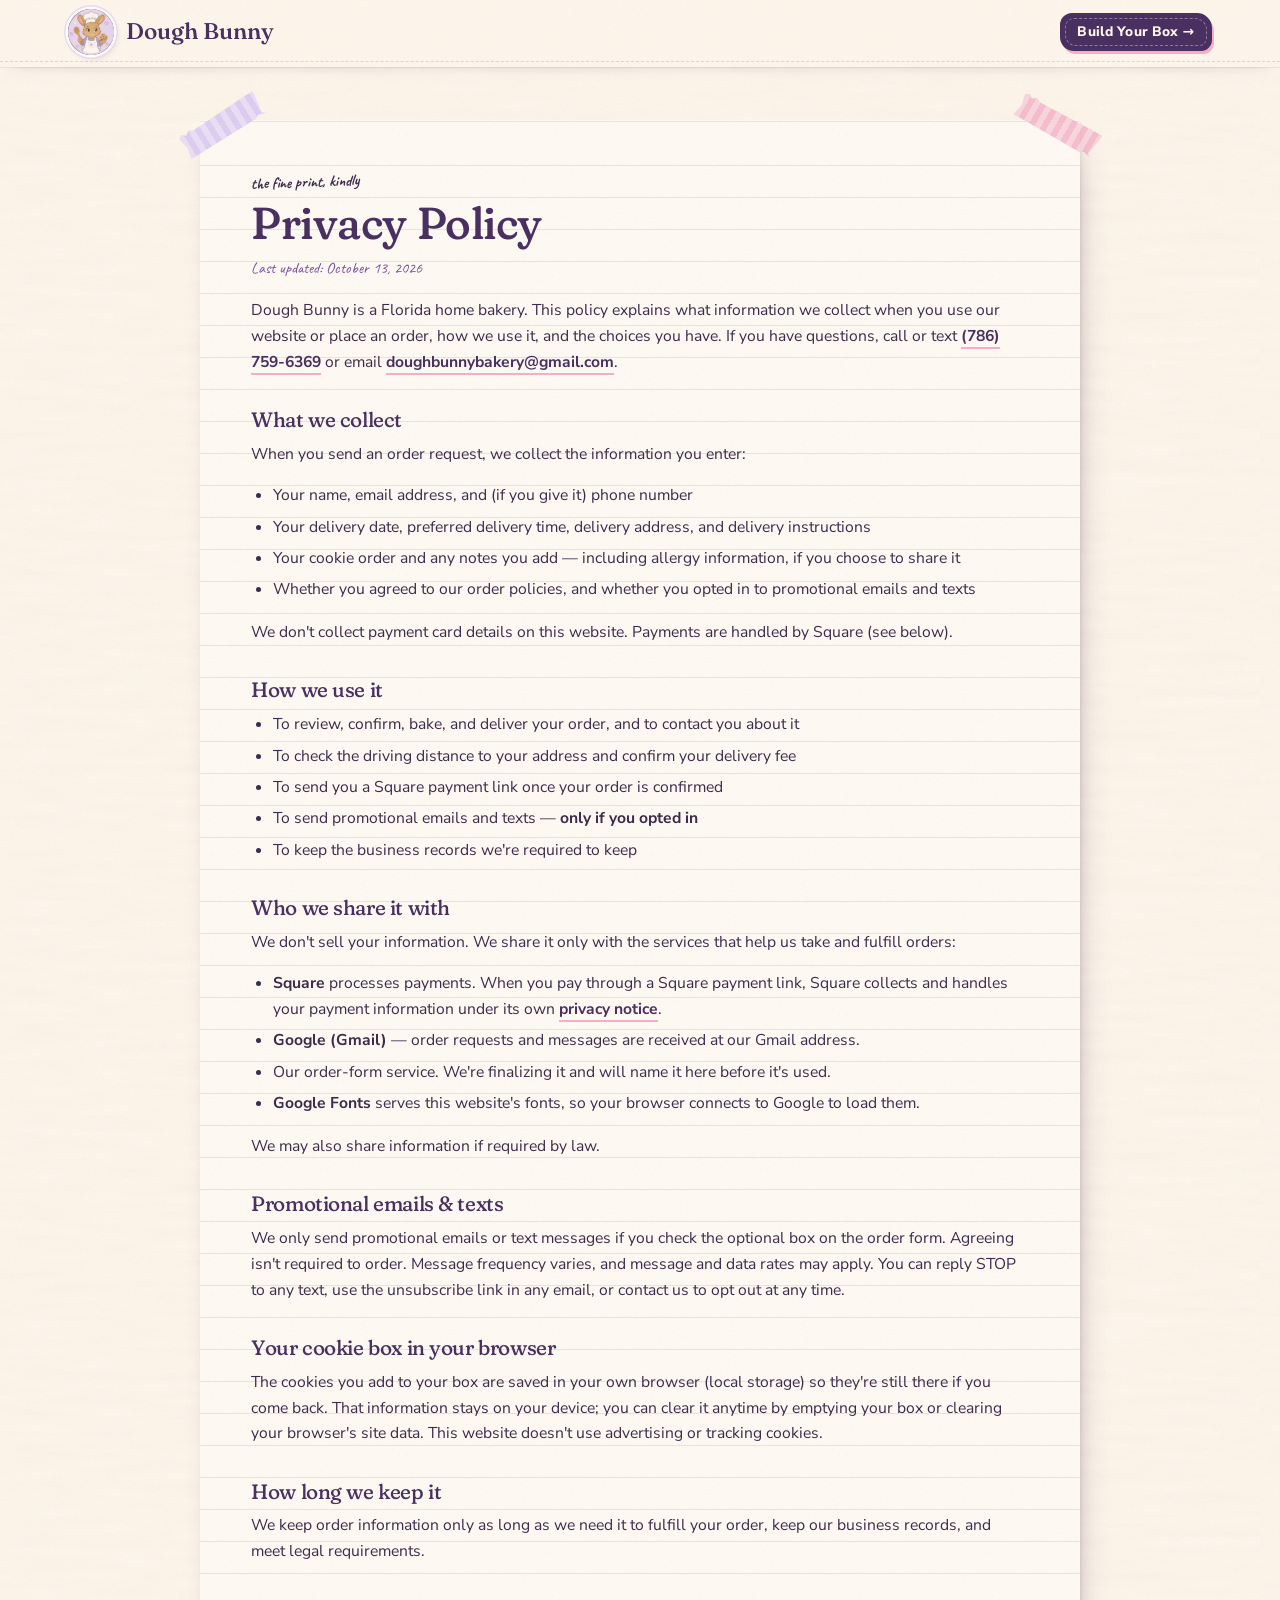
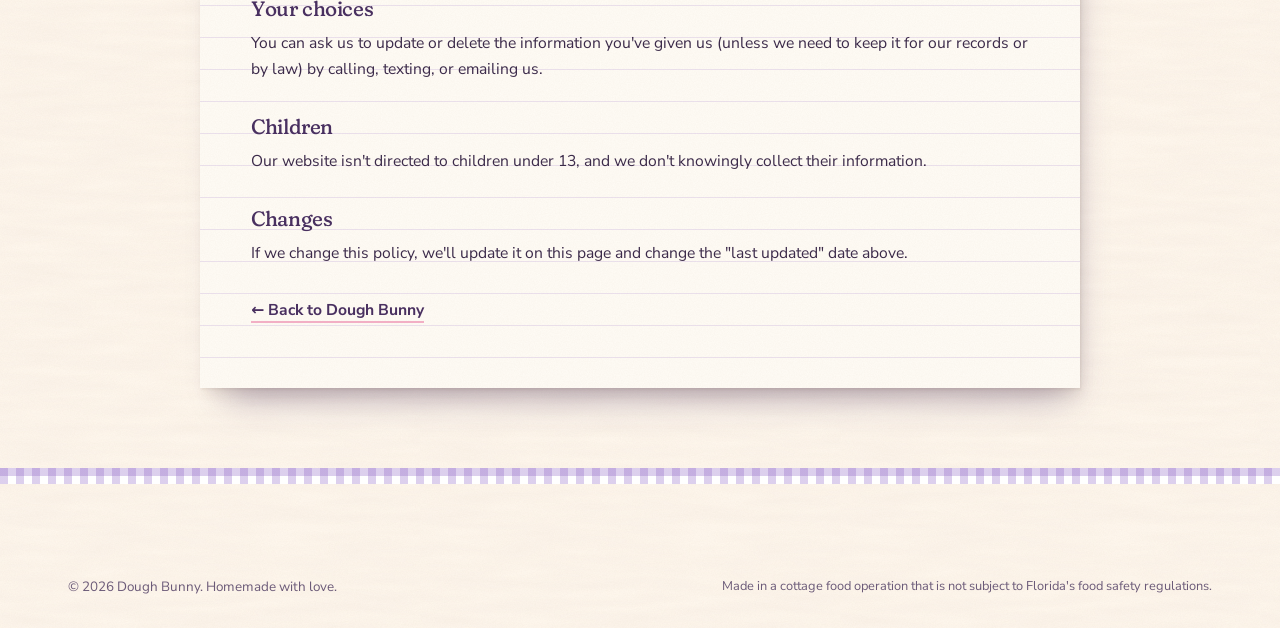
==== commit eac8cabc: "Switch delivery to flat rates confirmed manually by the owner - Flat fee per order by one-way drivin" ====
--- a/privacy.html
+++ b/privacy.html
@@ -50,7 +50,7 @@
       <h2>How we use it</h2>
       <ul>
         <li>To review, confirm, bake, and deliver your order, and to contact you about it</li>
-        <li>To work out your delivery fee from your delivery address</li>
+        <li>To check the driving distance to your address and confirm your delivery fee</li>
         <li>To send you a Square payment link once your order is confirmed</li>
         <li>To send promotional emails and texts — <strong>only if you opted in</strong></li>
         <li>To keep the business records we're required to keep</li>
@@ -61,7 +61,7 @@
       <ul>
         <li><strong>Square</strong> processes payments. When you pay through a Square payment link, Square collects and handles your payment information under its own <a href="https://squareup.com/us/en/legal/general/privacy" rel="noopener">privacy notice</a>.</li>
         <li><strong>Google (Gmail)</strong> — order requests and messages are received at our Gmail address.</li>
-        <li>Our order-form and maps (distance) services. We're finalizing these and will name them here before they're used.</li>
+        <li>Our order-form service. We're finalizing it and will name it here before it's used.</li>
         <li><strong>Google Fonts</strong> serves this website's fonts, so your browser connects to Google to load them.</li>
       </ul>
       <p>We may also share information if required by law.</p>
--- a/css/style.css
+++ b/css/style.css
@@ -845,9 +845,17 @@
 
 
 /* delivery + order total */
-.delivery-distance { font-size: .9rem; font-weight: 600; color: var(--muted); margin: -8px 0 14px; }
-.delivery-distance.is-ok { color: var(--lav-ink); }
-.delivery-distance.is-warn { color: #A83A5A; }
+/* delivery rates: a quiet, expandable list under the delivery note */
+.delivery-rates { margin: -4px 0 16px; font-size: .9rem; }
+.delivery-rates summary { display: inline-flex; align-items: center; gap: 6px; cursor: pointer; list-style: none; min-height: 32px; font-weight: 800; color: var(--plum); border-bottom: 2px dashed var(--lav-soft); }
+.delivery-rates summary::-webkit-details-marker { display: none; }
+.delivery-rates summary::after { content: '+'; font-weight: 800; color: var(--lav-ink); }
+.delivery-rates[open] summary::after { content: '−'; }
+.rate-list { display: grid; gap: 2px; max-width: 280px; margin: 10px 0 8px; }
+.rate-list li { display: flex; justify-content: space-between; gap: 12px; padding: 3px 0; border-bottom: 1px dotted rgba(168, 111, 76, .3); color: var(--ink); }
+.rate-list strong { color: var(--plum); font-variant-numeric: tabular-nums; }
+.delivery-rates p { margin: 6px 0 0; color: var(--muted); line-height: 1.5; }
+.submit-note { position: relative; z-index: 1; margin: 10px 0 0; text-align: center; font-size: .85rem; font-weight: 600; color: var(--muted); }
 .order-receipt-note { font-weight: 600 !important; color: var(--muted) !important; font-size: .88rem; }
 .delivery-fields[hidden] { display: none; }
 
@@ -861,6 +869,7 @@
 .field input[aria-invalid="true"] { border-color: #C0506E; }
 .order-totals .ot-total { margin-top: 4px; padding-top: 8px; border-top: 1.5px dashed rgba(168, 111, 76, .35); font-family: var(--font-display); font-size: 1.2rem; color: var(--plum); }
 .order-totals p { margin: 6px 0 0; font-family: var(--font-hand); font-size: 1.2rem; font-weight: 700; color: var(--cookie-ink); line-height: 1.1; }
+.order-totals p + p { margin-top: 4px; font-family: inherit; font-size: .82rem; font-weight: 600; color: var(--muted); line-height: 1.4; }
 .box-panel-totals strong small { font-family: var(--font-body); font-size: .72rem; font-weight: 700; color: var(--muted); }
 
 /* box sizes: 4 / 6 / 12 tracker + prices */
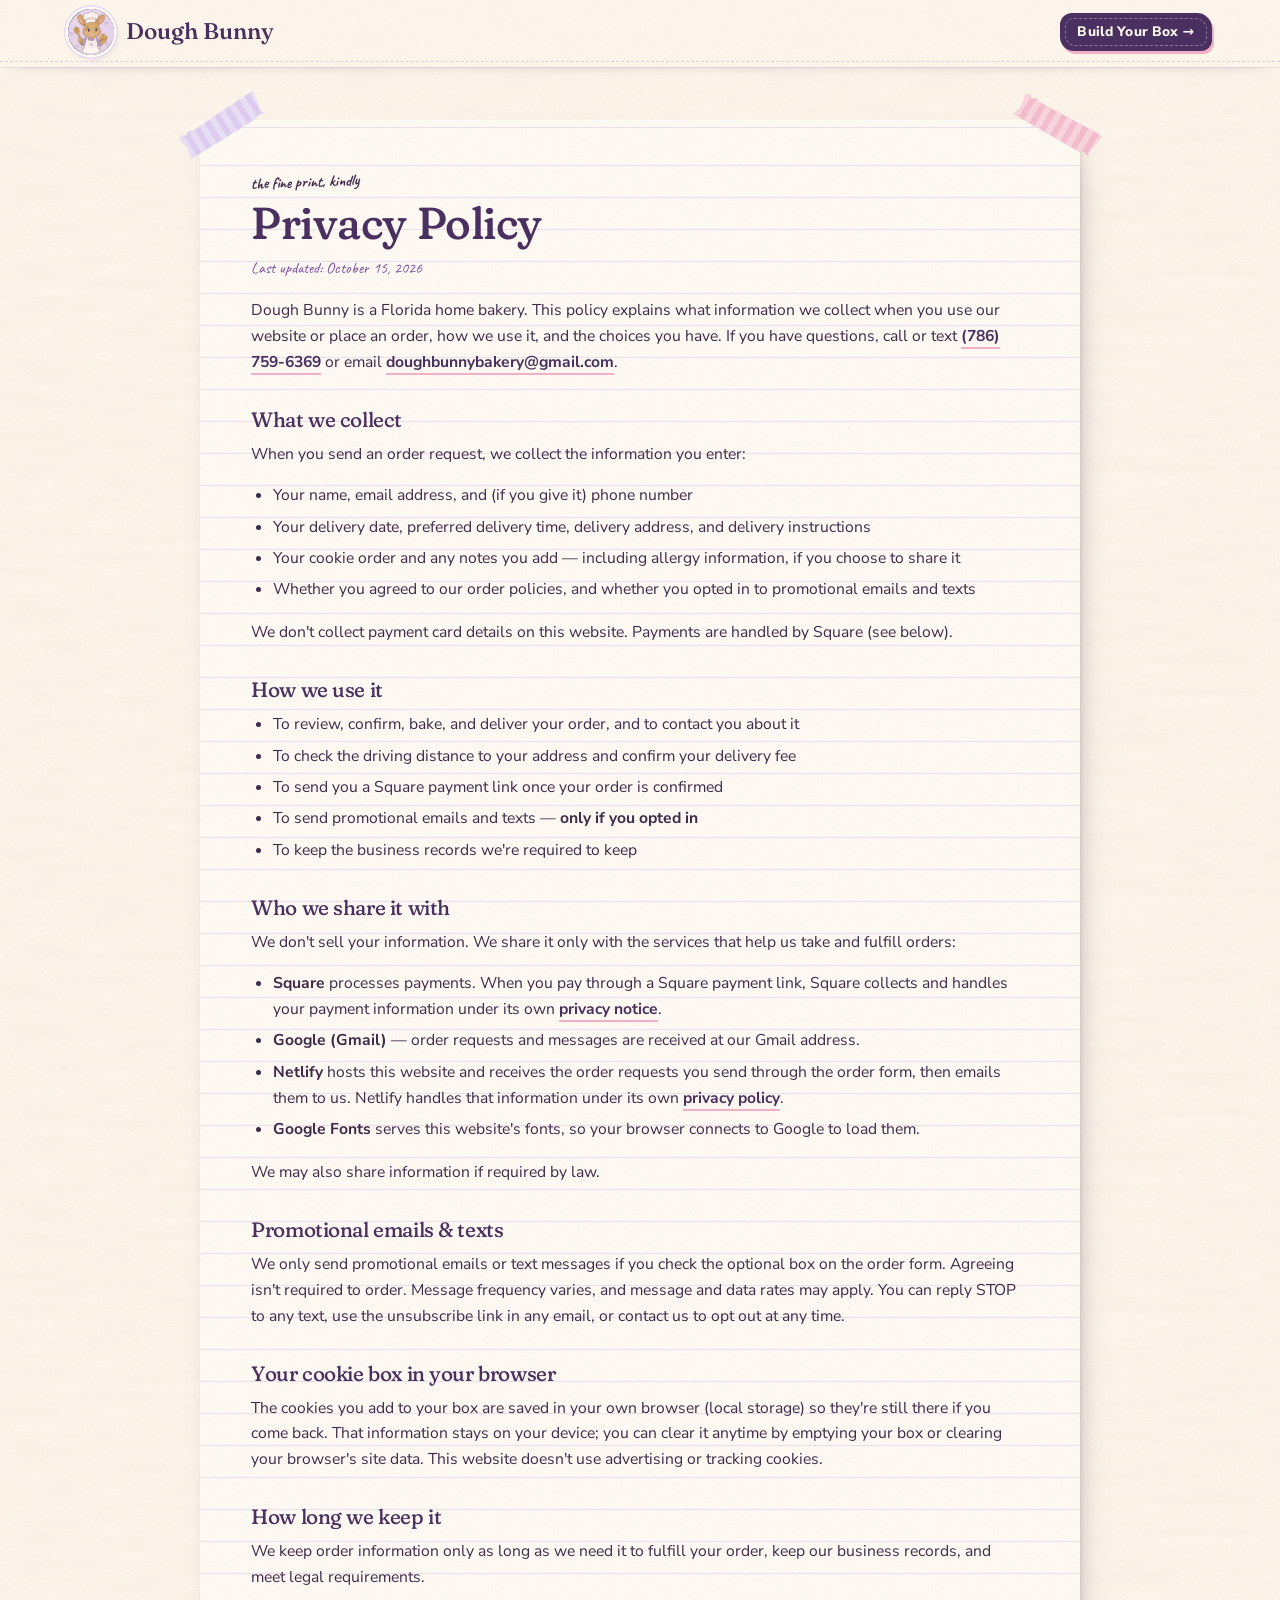
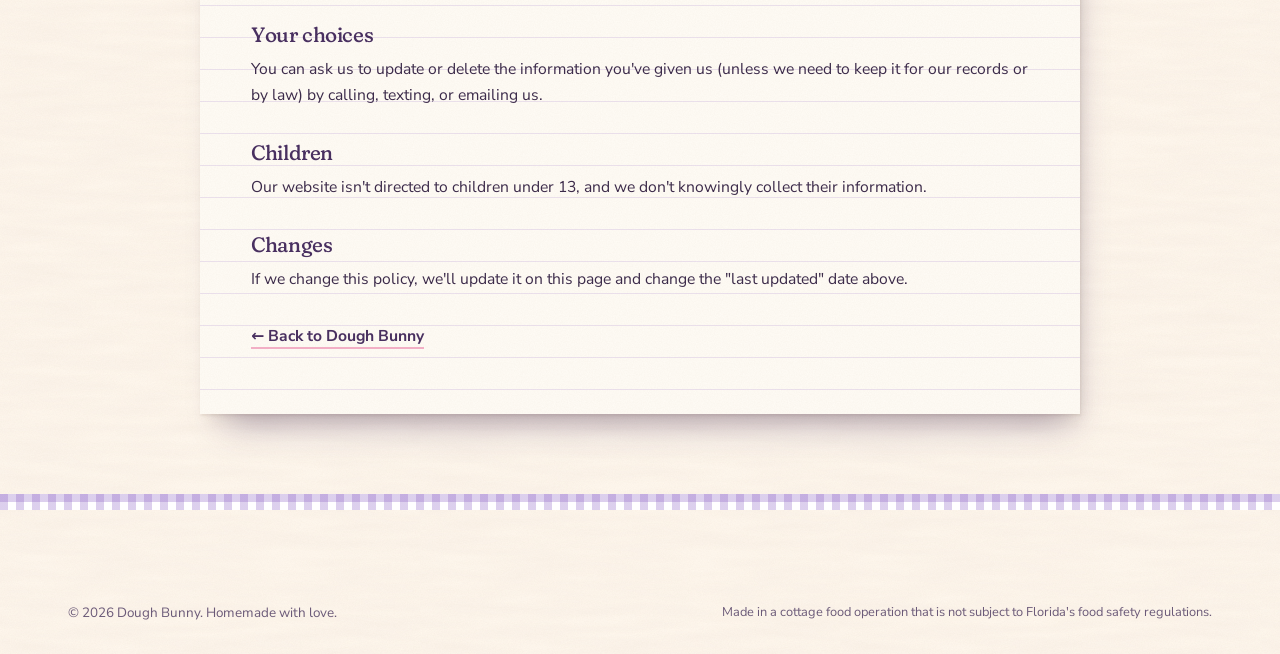
==== commit 70209714: "Send order requests through Netlify Forms - Order form is a Netlify form ("order") with a honeypot s" ====
--- a/privacy.html
+++ b/privacy.html
@@ -33,7 +33,7 @@
       <span class="tape tape--tr tape--pink" aria-hidden="true"></span>
       <p class="hand-label">the fine print, kindly</p>
       <h1>Privacy Policy</h1>
-      <p class="legal-updated">Last updated: October 13, 2026</p>
+      <p class="legal-updated">Last updated: October 15, 2026</p>
 
       <p>Dough Bunny is a Florida home bakery. This policy explains what information we collect when you use our website or place an order, how we use it, and the choices you have. If you have questions, call or text <a href="tel:+17867596369">(786) 759-6369</a> or email <a href="mailto:doughbunnybakery@gmail.com">doughbunnybakery@gmail.com</a>.</p>
 
@@ -61,7 +61,7 @@
       <ul>
         <li><strong>Square</strong> processes payments. When you pay through a Square payment link, Square collects and handles your payment information under its own <a href="https://squareup.com/us/en/legal/general/privacy" rel="noopener">privacy notice</a>.</li>
         <li><strong>Google (Gmail)</strong> — order requests and messages are received at our Gmail address.</li>
-        <li>Our order-form service. We're finalizing it and will name it here before it's used.</li>
+        <li><strong>Netlify</strong> hosts this website and receives the order requests you send through the order form, then emails them to us. Netlify handles that information under its own <a href="https://www.netlify.com/privacy/" rel="noopener">privacy policy</a>.</li>
         <li><strong>Google Fonts</strong> serves this website's fonts, so your browser connects to Google to load them.</li>
       </ul>
       <p>We may also share information if required by law.</p>
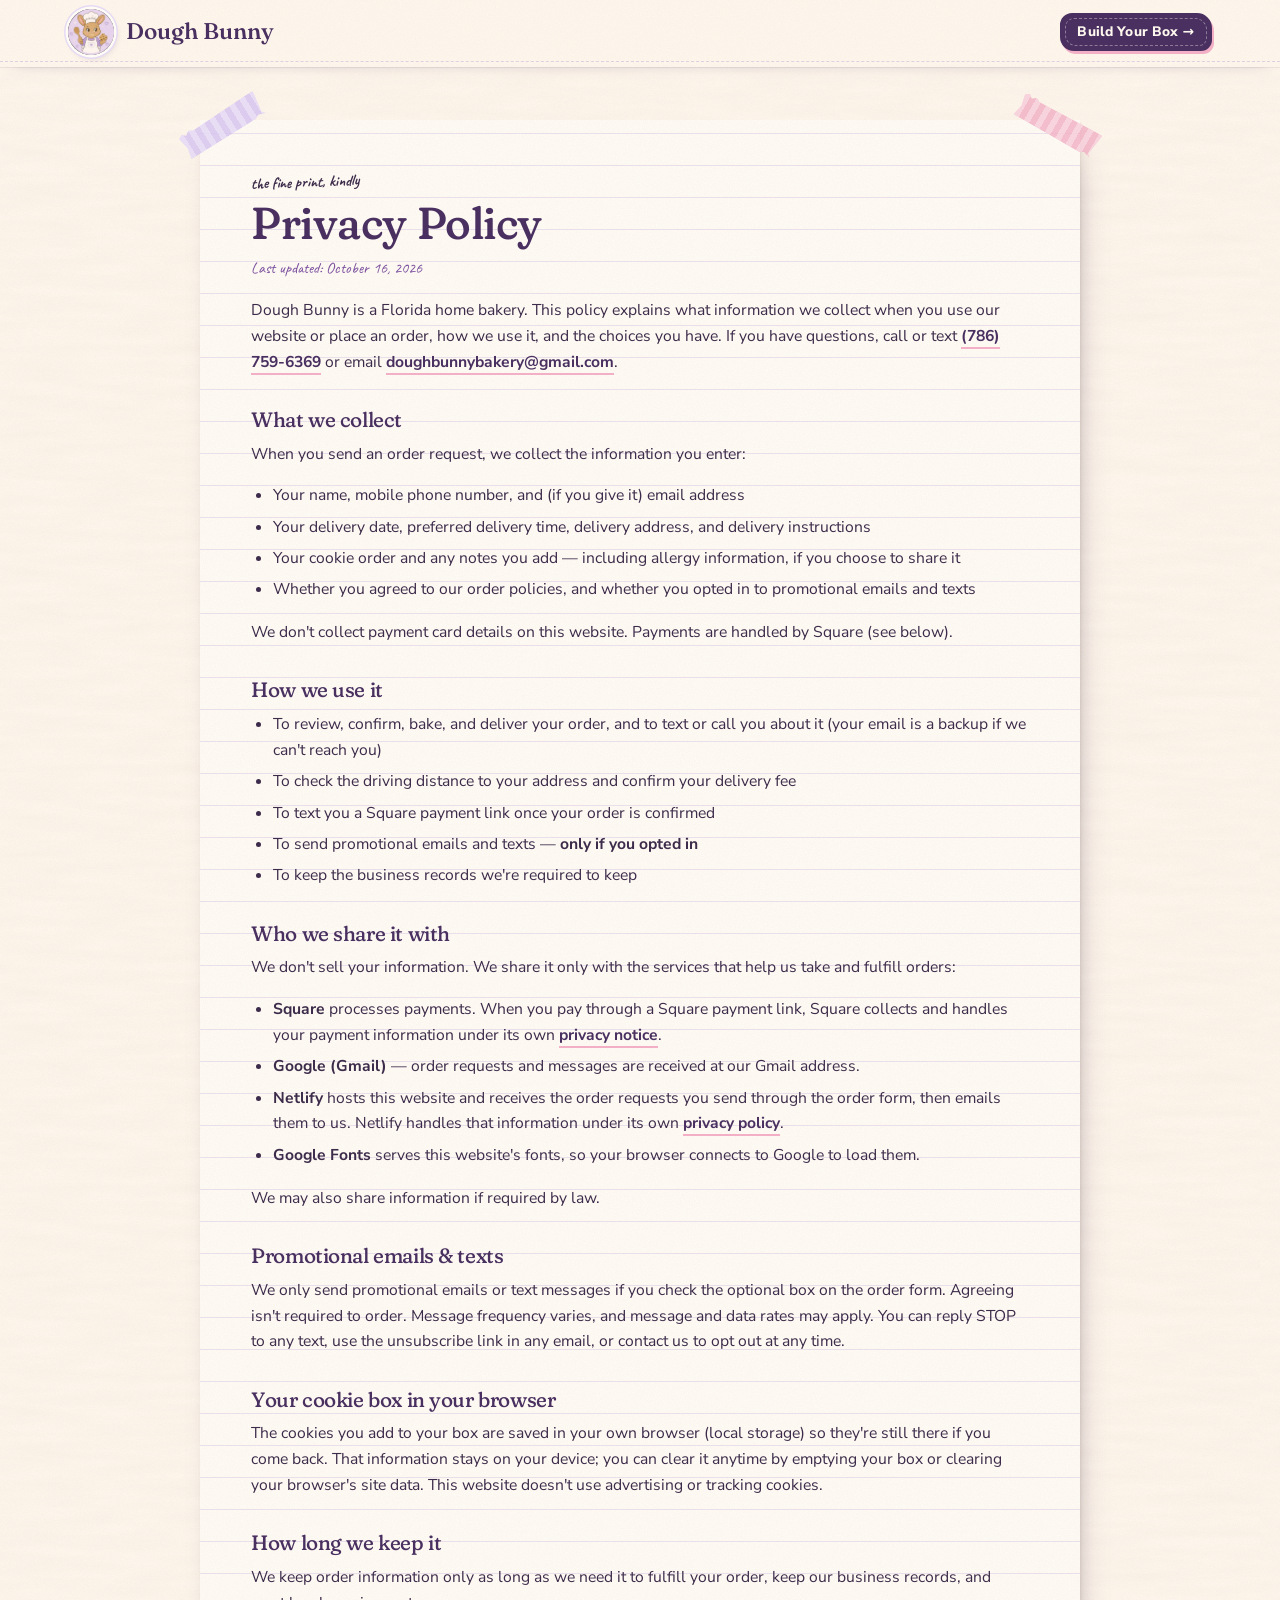
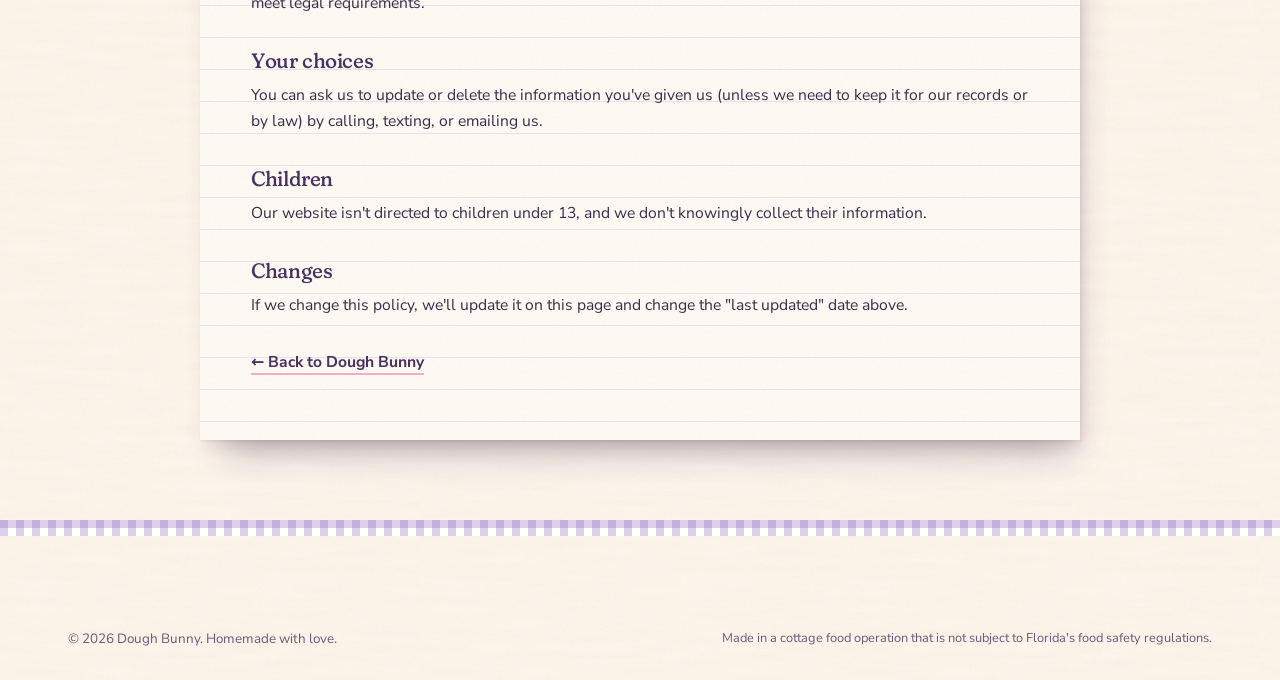
==== commit ea79356a: "Confirm orders by text: require a mobile number, make email optional - Mobile phone is required (10 " ====
--- a/privacy.html
+++ b/privacy.html
@@ -33,14 +33,14 @@
       <span class="tape tape--tr tape--pink" aria-hidden="true"></span>
       <p class="hand-label">the fine print, kindly</p>
       <h1>Privacy Policy</h1>
-      <p class="legal-updated">Last updated: October 15, 2026</p>
+      <p class="legal-updated">Last updated: October 16, 2026</p>
 
       <p>Dough Bunny is a Florida home bakery. This policy explains what information we collect when you use our website or place an order, how we use it, and the choices you have. If you have questions, call or text <a href="tel:+17867596369">(786) 759-6369</a> or email <a href="mailto:doughbunnybakery@gmail.com">doughbunnybakery@gmail.com</a>.</p>
 
       <h2>What we collect</h2>
       <p>When you send an order request, we collect the information you enter:</p>
       <ul>
-        <li>Your name, email address, and (if you give it) phone number</li>
+        <li>Your name, mobile phone number, and (if you give it) email address</li>
         <li>Your delivery date, preferred delivery time, delivery address, and delivery instructions</li>
         <li>Your cookie order and any notes you add — including allergy information, if you choose to share it</li>
         <li>Whether you agreed to our order policies, and whether you opted in to promotional emails and texts</li>
@@ -49,9 +49,9 @@
 
       <h2>How we use it</h2>
       <ul>
-        <li>To review, confirm, bake, and deliver your order, and to contact you about it</li>
+        <li>To review, confirm, bake, and deliver your order, and to text or call you about it (your email is a backup if we can't reach you)</li>
         <li>To check the driving distance to your address and confirm your delivery fee</li>
-        <li>To send you a Square payment link once your order is confirmed</li>
+        <li>To text you a Square payment link once your order is confirmed</li>
         <li>To send promotional emails and texts — <strong>only if you opted in</strong></li>
         <li>To keep the business records we're required to keep</li>
       </ul>
